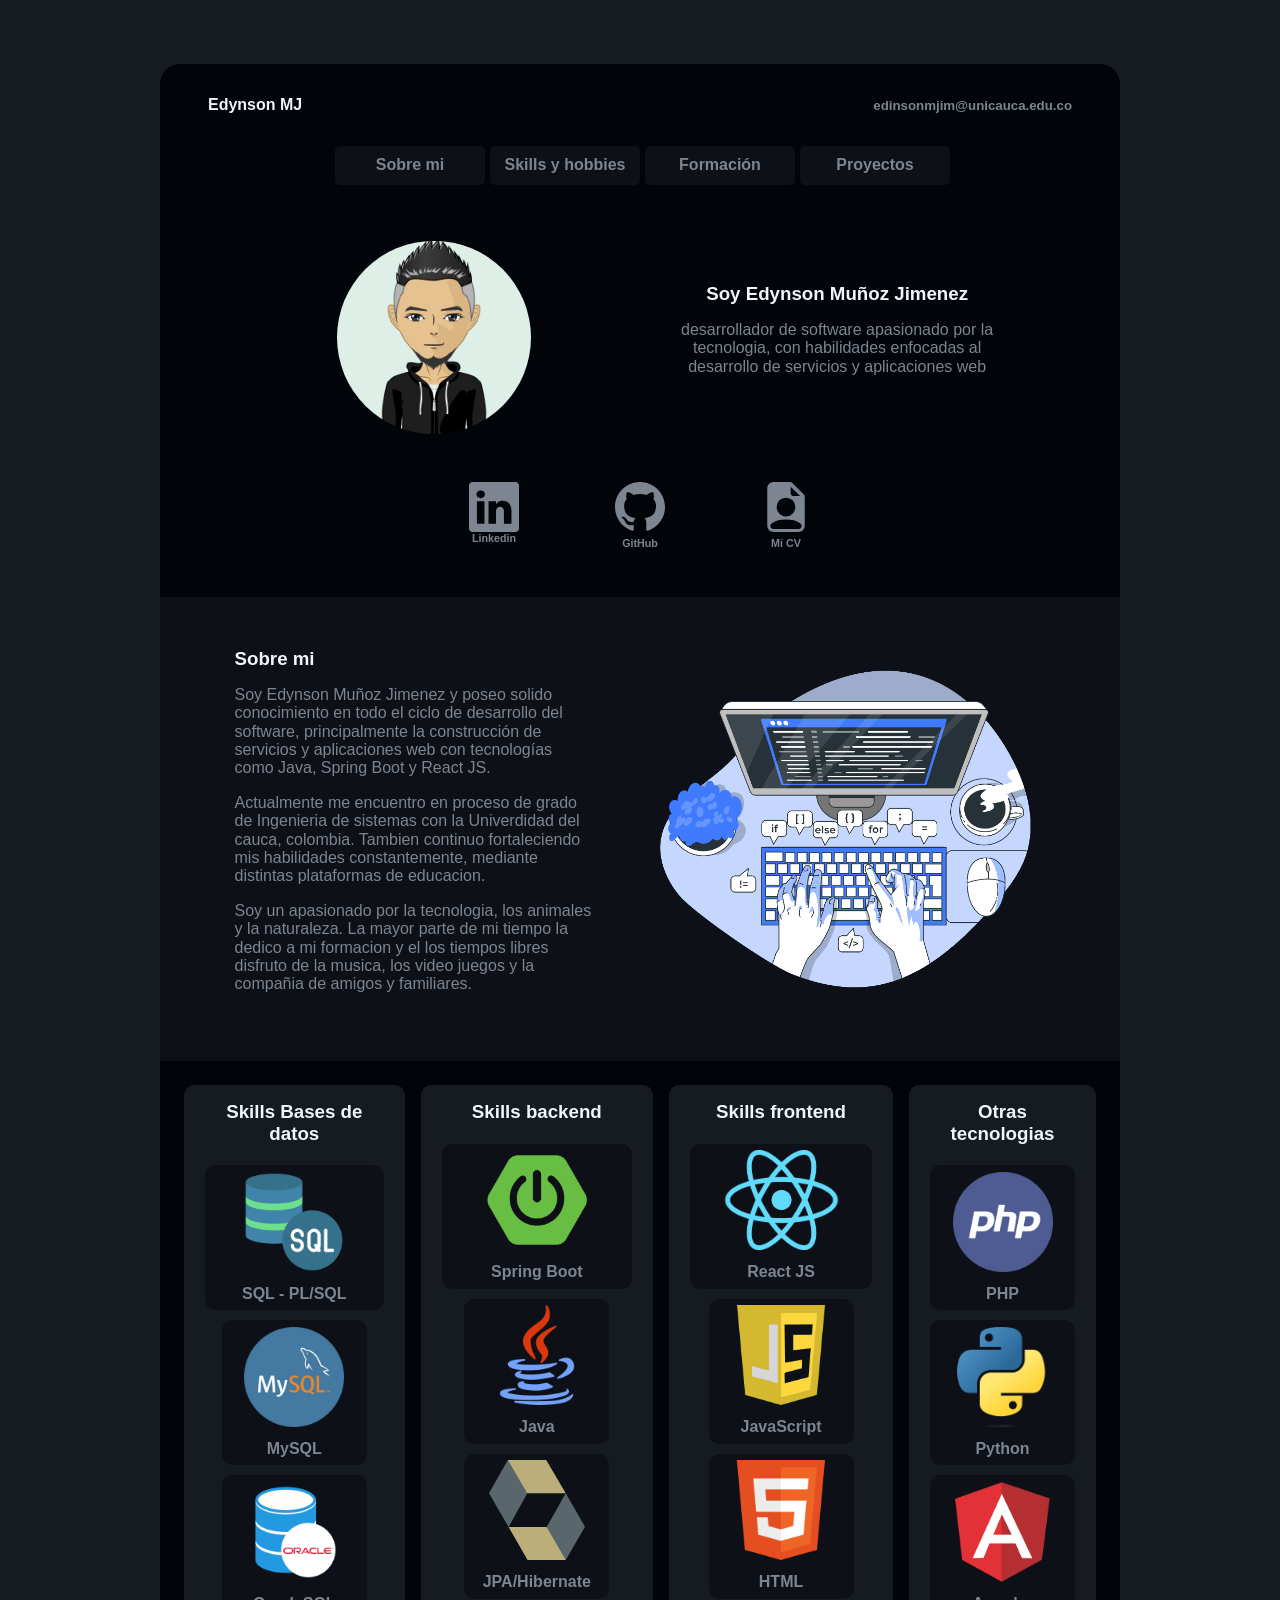
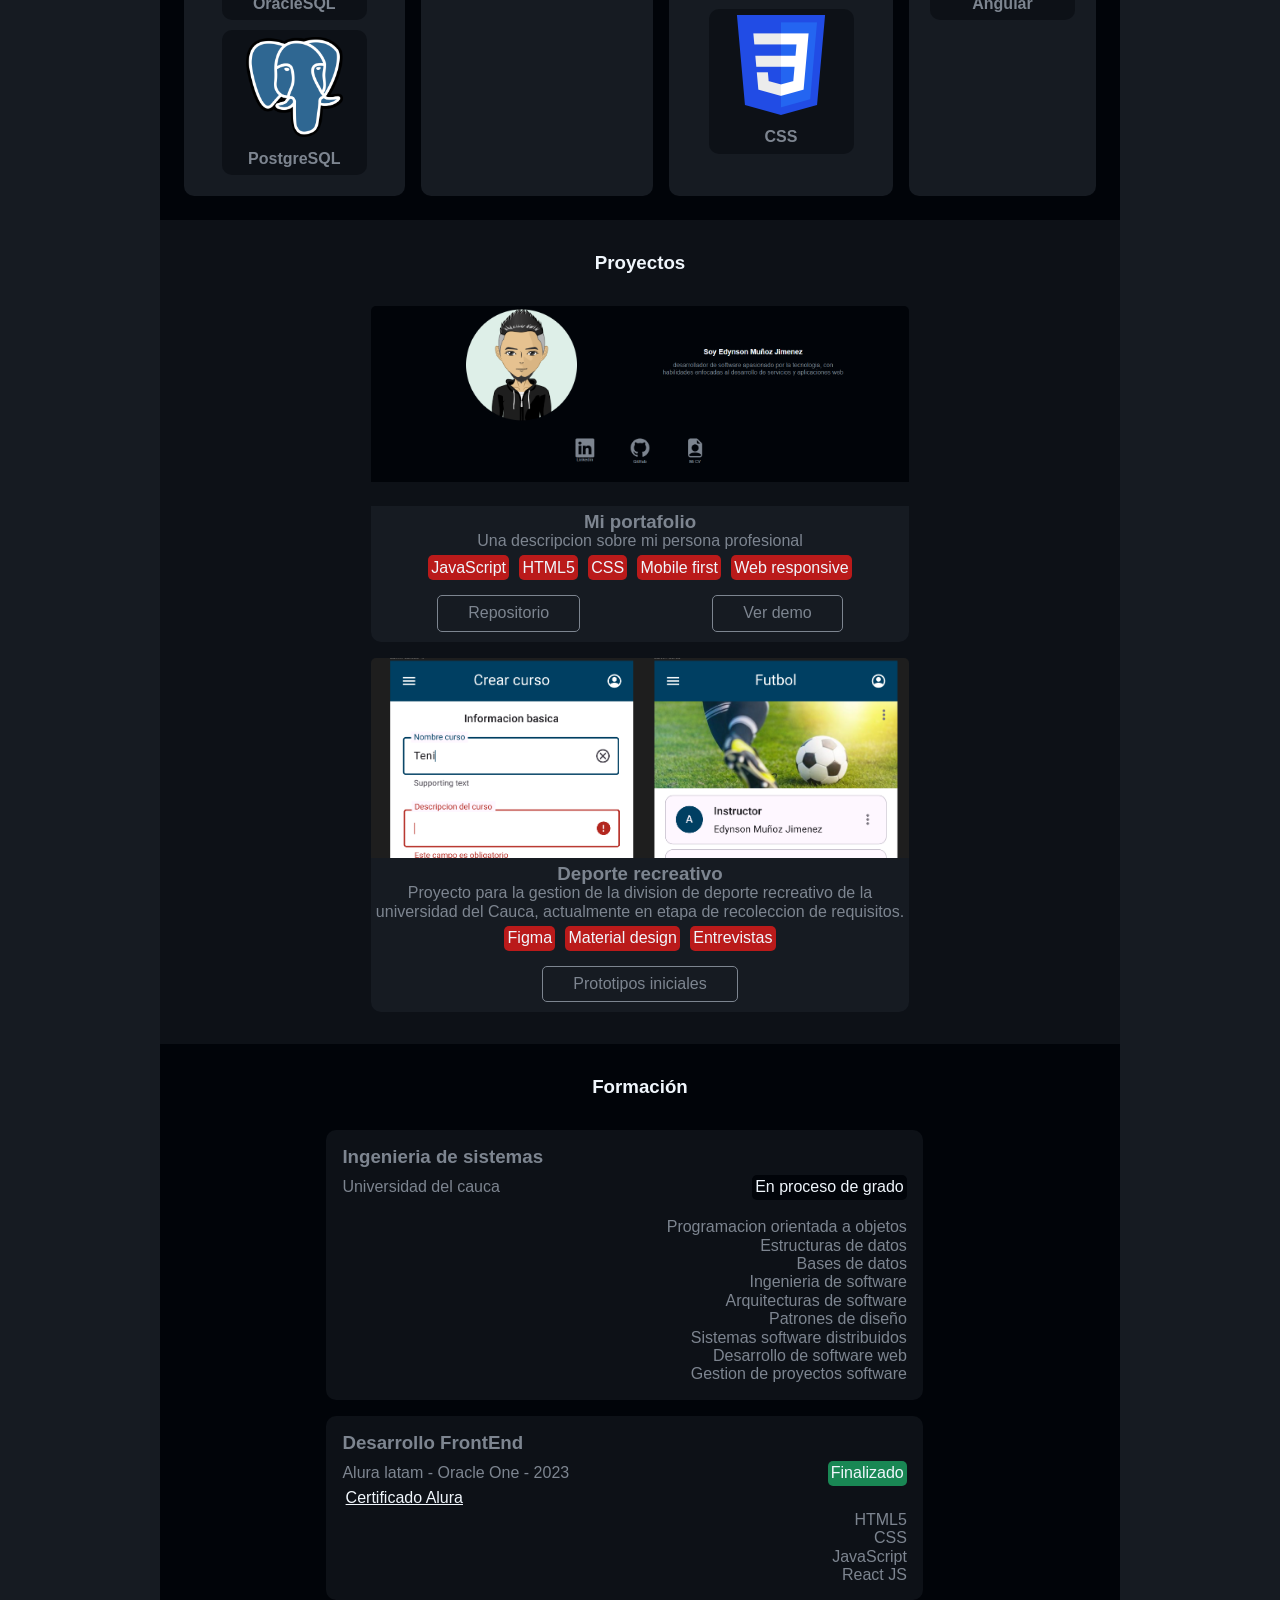
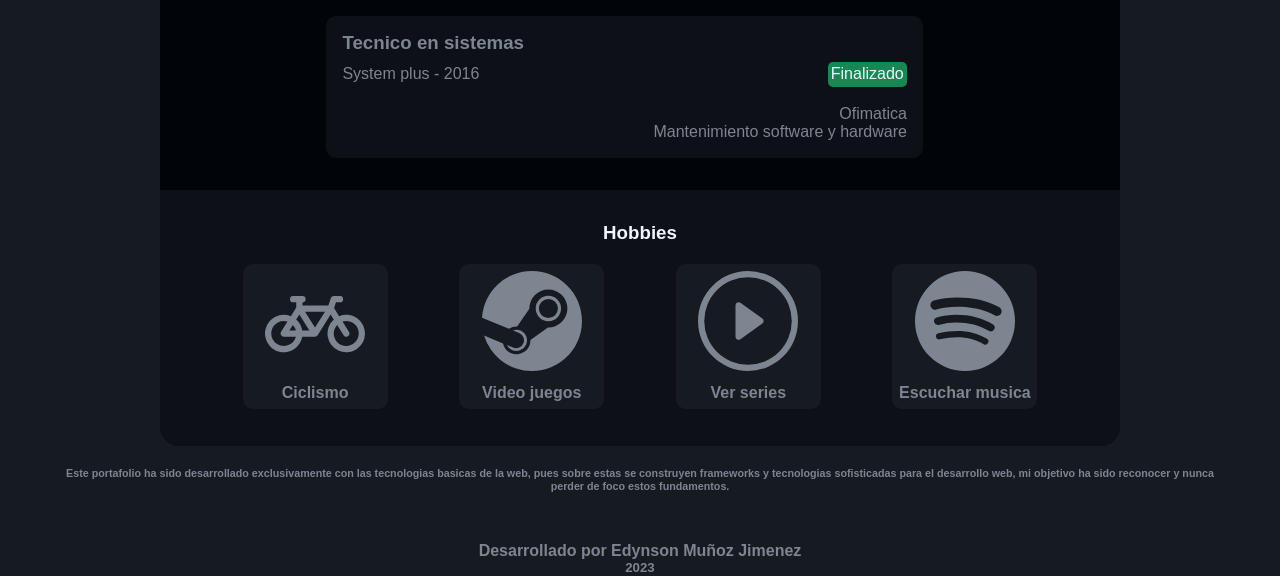
==== index.html @ 6d7dfd41 "retirar proyecto org" ====
<!DOCTYPE html>
<html lang="es">

<head>
    <meta charset="UTF-8">
    <meta name="viewport" content="width=device-width, initial-scale=1.0">
    <link rel="icon" href="assets/img/logo-java1.png">
    <title>Soy Edynson MJ</title>
    <link rel="stylesheet" href="assets/css/reset.css">
    <link rel="stylesheet" href="assets/css/normalize.css">
    <link rel="stylesheet" href="assets/css/bases.css">

    <link rel="stylesheet" href="assets/css/cabecera/cabeceras.css">
    <link rel="stylesheet" href="assets/css/cabecera/cabecera.css">
    <link rel="stylesheet" href="assets/css/cabecera/logo.css">
    <link rel="stylesheet" href="assets/css/cabecera/nombre.css">
    <link rel="stylesheet" href="assets/css/cabecera/correo.css">

    <link rel="stylesheet" href="assets/css/navegacion/menu.css">
    <link rel="stylesheet" href="assets/css/navegacion/menu-lista.css">
    <link rel="stylesheet" href="assets/css/navegacion/menu-item.css">

    <link rel="stylesheet" href="assets/css/presentacion/presentacion.css">
    <link rel="stylesheet" href="assets/css/presentacion/contenedor__perfil.css">
    <link rel="stylesheet" href="assets/css/presentacion/enlaces.css">

    <link rel="stylesheet" href="assets/css/sobre/sobre.css">

    <link rel="stylesheet" href="assets/css/tarjeta.css">

    <link rel="stylesheet" href="assets/css/skills/skills.css">
    <link rel="stylesheet" href="assets/css/skills/skillsBack/skillsBack.css">
    <link rel="stylesheet" href="assets/css/skills/skillsFront/skillsFront.css">

    <link rel="stylesheet" href="assets/css/hobbies/hobbies.css">

    <link rel="stylesheet" href="assets/css/formacion/formaciones.css">
    <link rel="stylesheet" href="assets/css/formacion/formacion.css">

    <link rel="stylesheet" href="assets/css/proyectos/proyectos.css">
    <link rel="stylesheet" href="assets/css/proyectos/proyecto.css">

    <link rel="stylesheet" href="assets/css/contacto/contacto.css">

    <link rel="stylesheet" href="assets/css/footer/footer.css">
</head>

<body>
    <div class="contenedor">

        <header class="cabeceras">
            <div class="cabecera">
                <h4 class="cabecera__nombre">Edynson MJ</h3>
                    <div class="cabecera__email">
                        <h5 class="activable">edinsonmjim@unicauca.edu.co
                </h4>
            </div>
        </header>
        <nav class="menu">
            <ul class="menu__lista">
                <a class="menu__link" href="#sobre">
                    <li class="menu__item activable">Sobre mi</li>
                </a>
                <a class="menu__link" href="#skills">
                    <li class="menu__item activable">Skills y hobbies</li>
                </a>
                <a class="menu__link" href="#formaciones">
                    <li class="menu__item activable">Formación</li>
                </a>
                <a class="menu__link" href="#proyectos">
                    <li class="menu__item activable">Proyectos</li>
                </a>
                <!--
            <a class="menu__link" href="#contacto">
                <li class="menu__item activable">Contacto</li>
            </a>
            -->
            </ul>
        </nav>

        <main>
            <section class="presentacion">
                <div class="contenedor__perfil">
                    <div class="presentacion__perfil">
                        <img class="presentacion__imagen" src="assets/img/perfil-caricatura.png" alt="imagen perfil">
                    </div>
                    <div class="presentacion__info">
                        <h3 class="presentacion__titulo titulo">Soy Edynson Muñoz Jimenez</h3>
                        <p class="presentacion__descripcion">desarrollador de software apasionado por la tecnologia, con
                            habilidades enfocadas al desarrollo de servicios y aplicaciones web</p>
                    </div>
                </div>
                <div class="enlaces">
                    <div class="enlace">
                        <a class="enlace__link" href="https://www.linkedin.com/in/edynson-muñoz-jimenez-588a441a3">
                            <svg xmlns="http://www.w3.org/2000/svg" class="enlace__icono activable" viewBox="0 0 16 16">
                                <path
                                    d="M0 1.146C0 .513.526 0 1.175 0h13.65C15.474 0 16 .513 16 1.146v13.708c0 .633-.526 1.146-1.175 1.146H1.175C.526 16 0 15.487 0 14.854V1.146zm4.943 12.248V6.169H2.542v7.225h2.401zm-1.2-8.212c.837 0 1.358-.554 1.358-1.248-.015-.709-.52-1.248-1.342-1.248-.822 0-1.359.54-1.359 1.248 0 .694.521 1.248 1.327 1.248h.016zm4.908 8.212V9.359c0-.216.016-.432.08-.586.173-.431.568-.878 1.232-.878.869 0 1.216.662 1.216 1.634v3.865h2.401V9.25c0-2.22-1.184-3.252-2.764-3.252-1.274 0-1.845.7-2.165 1.193v.025h-.016a5.54 5.54 0 0 1 .016-.025V6.169h-2.4c.03.678 0 7.225 0 7.225h2.4z" />
                            </svg>
                        </a>
                        <h6 class="enlace__descripcion">Linkedin</h6>
                    </div>
                    <div class="enlace">
                        <a href="https://github.com/edynsonmj">
                            <svg xmlns="http://www.w3.org/2000/svg" class="enlace__icono activable" viewBox="0 0 16 16">
                                <path
                                    d="M8 0C3.58 0 0 3.58 0 8c0 3.54 2.29 6.53 5.47 7.59.4.07.55-.17.55-.38 0-.19-.01-.82-.01-1.49-2.01.37-2.53-.49-2.69-.94-.09-.23-.48-.94-.82-1.13-.28-.15-.68-.52-.01-.53.63-.01 1.08.58 1.23.82.72 1.21 1.87.87 2.33.66.07-.52.28-.87.51-1.07-1.78-.2-3.64-.89-3.64-3.95 0-.87.31-1.59.82-2.15-.08-.2-.36-1.02.08-2.12 0 0 .67-.21 2.2.82.64-.18 1.32-.27 2-.27.68 0 1.36.09 2 .27 1.53-1.04 2.2-.82 2.2-.82.44 1.1.16 1.92.08 2.12.51.56.82 1.27.82 2.15 0 3.07-1.87 3.75-3.65 3.95.29.25.54.73.54 1.48 0 1.07-.01 1.93-.01 2.2 0 .21.15.46.55.38A8.012 8.012 0 0 0 16 8c0-4.42-3.58-8-8-8z" />
                            </svg>
                        </a>
                        <h6 class="enlace__descripcion">GitHub</h6>
                    </div>
                    <div class="enlace">
                        <a href="assets/document/CV - Edynson Muñoz Jimenez.pdf">
                            <svg xmlns="http://www.w3.org/2000/svg" class="enlace__icono activable" viewBox="0 0 16 16">
                                <path
                                    d="M9.293 0H4a2 2 0 0 0-2 2v12a2 2 0 0 0 2 2h8a2 2 0 0 0 2-2V4.707A1 1 0 0 0 13.707 4L10 .293A1 1 0 0 0 9.293 0zM9.5 3.5v-2l3 3h-2a1 1 0 0 1-1-1zM11 8a3 3 0 1 1-6 0 3 3 0 0 1 6 0zm2 5.755V14a1 1 0 0 1-1 1H4a1 1 0 0 1-1-1v-.245S4 12 8 12s5 1.755 5 1.755z" />
                            </svg>
                        </a>
                        <h6 class="enlace__descripcion">Mi CV</h6>
                    </div>
                </div>
            </section>

            <section class="sobre">
                <div class="sobre__contenido">
                    <h3 class="titulo">Sobre mi</h3>
                    <p class="texto">
                        Soy Edynson Muñoz Jimenez y poseo solido conocimiento
                        en todo el ciclo de desarrollo del software, principalmente
                        la construcción de servicios y aplicaciones
                        web con tecnologías como Java, Spring Boot y React JS.
                    </p>
                    <p class="texto">
                        Actualmente me encuentro en proceso de grado de Ingenieria de sistemas con la Univerdidad del
                        cauca,
                        colombia.
                        Tambien continuo fortaleciendo mis habilidades constantemente, mediante distintas plataformas de
                        educacion.
                    </p>
                    <p class="texto">
                        Soy un apasionado por la tecnologia, los animales y la naturaleza.
                        La mayor parte de mi tiempo la dedico a mi formacion y el los tiempos
                        libres disfruto de la musica, los video juegos y la compañia de amigos y familiares.
                    </p>
                </div>
                <div class="sobre__imagen">
                </div>
            </section>

            <section class="skills" id="skills">
                <section class="skills__back">
                    <h3 class="titulo skills__titulo">Skills Bases de datos</h3>
                    <div class="skills__back--container">
                        <div class="tarjeta tarjeta__clara tarjeta__habilidad skill__principal">
                            <img src="assets/img/logo-sql1.png" alt="logo java" class="tarjeta__imagen">
                            <h4 class="tarjeta__texto">SQL - PL/SQL</h4>
                        </div>
                        <div class="tarjeta tarjeta__clara tarjeta__habilidad">
                            <img src="assets/img/logo-mysql1.png" alt="logo sql" class="tarjeta__imagen">
                            <h4 class="tarjeta__texto">MySQL</h4>
                        </div>
                        <div class="tarjeta tarjeta__clara tarjeta__habilidad">
                            <img src="assets/img/logo-oraclesql1.png" alt="logo spring boot" class="tarjeta__imagen">
                            <h4 class="tarjeta__texto">OracleSQL</h4>
                        </div>
                        <div class="tarjeta tarjeta__clara tarjeta__habilidad">
                            <img src="assets/img/logo-postgresql1.png" alt="logo hibernate" class="tarjeta__imagen">
                            <h4 class="tarjeta__texto">PostgreSQL</h4>
                        </div>
                    </div>
                </section>
                <section class="skills__back">
                    <h3 class="titulo skills__titulo">Skills backend</h3>
                    <div class="skills__back--container">
                        <div class="tarjeta tarjeta__clara tarjeta__habilidad skill__principal">
                            <img src="assets/img/logo-spring-boot1.png" alt="logo spring boot" class="tarjeta__imagen">
                            <h4 class="tarjeta__texto">Spring Boot</h4>
                        </div>
                        <div class="tarjeta tarjeta__clara tarjeta__habilidad">
                            <img src="assets/img/logo-java1.png" alt="logo java" class="tarjeta__imagen">
                            <h4 class="tarjeta__texto">Java</h4>
                        </div>
                        <div class="tarjeta tarjeta__clara tarjeta__habilidad">
                            <img src="assets/img/logo-hibernate1.svg" alt="logo hibernate" class="tarjeta__imagen">
                            <h4 class="tarjeta__texto">JPA/Hibernate</h4>
                        </div>
                    </div>
                </section>
                <section class="skills__front">
                    <h3 class="titulo skills__titulo">Skills frontend</h3>
                    <div class="skills__front--container">
                        <div class="tarjeta tarjeta__clara tarjeta__habilidad skill__principal">
                            <img src="assets/img/logo-React.png" alt="logo hibernate" class="tarjeta__imagen">
                            <h4 class="tarjeta__texto">React JS</h4>
                        </div>
                        <div class="tarjeta tarjeta__clara tarjeta__habilidad">
                            <img src="assets/img/logo-javascript.png" alt="logo spring boot" class="tarjeta__imagen">
                            <h4 class="tarjeta__texto">JavaScript</h4>
                        </div>
                        <div class="tarjeta tarjeta__clara tarjeta__habilidad">
                            <img src="assets/img/logo-HTML5.png" alt="logo java" class="tarjeta__imagen">
                            <h4 class="tarjeta__texto">HTML</h4>
                        </div>
                        <div class="tarjeta tarjeta__clara tarjeta__habilidad">
                            <img src="assets/img/logo-CSS3.png" alt="logo sql" class="tarjeta__imagen">
                            <h4 class="tarjeta__texto">CSS</h4>
                        </div>
                    </div>
                </section>
                <section class="skills__front">
                    <h3 class="titulo skills__titulo">Otras tecnologias</h3>
                    <div class="skills__front--container">
                        <div class="tarjeta tarjeta__clara tarjeta__habilidad">
                            <img src="assets/img/logo-php2.png" alt="logo java" class="tarjeta__imagen">
                            <h4 class="tarjeta__texto">PHP</h4>
                        </div>
                        <div class="tarjeta tarjeta__clara tarjeta__habilidad">
                            <img src="assets/img/logo-python1.png" alt="logo java" class="tarjeta__imagen">
                            <h4 class="tarjeta__texto">Python</h4>
                        </div>
                        <div class="tarjeta tarjeta__clara tarjeta__habilidad">
                            <img src="assets/img/logo-angular1.png" alt="logo hibernate" class="tarjeta__imagen">
                            <h4 class="tarjeta__texto">Angular</h4>
                        </div>
                    </div>
                </section>
            </section>

            <section class="proyectos" id="proyectos">
                <h3 class="titulo">Proyectos</h3>
                <div class="proyecto tarjeta tarjeta__oscura">
                    <div class="proyecto__contenido proyecto__contenido--portafolio">
                        <!--background imagen-->
                    </div>
                    <h3 class="proyecto__titulo texto">Mi portafolio</h3>
                    <p class="proyecto__descripcion texto">Una descripcion sobre mi persona profesional</p>
                    <div class="proyecto__habilidades">
                        <button class="proyecto__habilidad">JavaScript</button>
                        <button class="proyecto__habilidad">HTML5</button>
                        <button class="proyecto__habilidad">CSS</button>
                        <button class="proyecto__habilidad">Mobile first</button>
                        <button class="proyecto__habilidad">Web responsive</button>
                    </div>
                    <div class="proyecto__controles">
                        <a href="https://github.com/edynsonmj/portafolio_edynson"><button
                                class="boton boton__transparente proyecto__boton--repositorio">Repositorio</button></a>
                        <a href="https://edynsonmj.github.io/portafolio_edynson/"><button
                                class="boton boton__transparente proyecto__boton--demo">Ver demo</button></a>
                    </div>
                </div>
                <div class="proyecto tarjeta tarjeta__oscura">
                    <div class="proyecto__contenido proyecto__contenido--deporte">
                        <!--background imagen-->
                    </div>
                    <h3 class="proyecto__titulo texto">Deporte recreativo</h3>
                    <p class="proyecto__descripcion texto">Proyecto para la gestion de la division de deporte recreativo de la universidad del Cauca, actualmente en etapa de recoleccion de requisitos.</p>
                    <div class="proyecto__habilidades">
                        <button class="proyecto__habilidad">Figma</button>
                        <button class="proyecto__habilidad">Material design</button>
                        <button class="proyecto__habilidad">Entrevistas</button>
                    </div>
                    <div class="proyecto__controles">
                        <a href="https://www.figma.com/file/ZJMZew2Ho4LLHhN8xvU9oe/Practica-profesional-deporte?type=design&node-id=271%3A9218&mode=design&t=ZET6r8fSIQzacilr-1"><button
                                class="boton boton__transparente proyecto__boton--demo">Prototipos iniciales</button></a>
                    </div>
                </div>
                <!--
                <div class="proyecto tarjeta tarjeta__oscura">
                    <div class="proyecto__contenido proyecto__contenido--org">
                        
                    </div>
                    <h3 class="proyecto__titulo texto">Mi organizacion ORG</h3>
                    <p class="proyecto__descripcion texto">Crea tu pequeña organizacion, proyecto para fortalecer los
                        conocimiento en la libreria React</p>
                    <div class="proyecto__habilidades">
                        <button class="proyecto__habilidad">React JS</button>
                        <button class="proyecto__habilidad">HTML5</button>
                        <button class="proyecto__habilidad">CSS</button>
                        <button class="proyecto__habilidad">JavaScript</button>
                    </div>
                    <div class="proyecto__controles">
                        <a href="https://github.com/edynsonmj/appReactOrg.git"><button
                                class="boton boton__transparente proyecto__boton--repositorio">Repositorio</button></a>
                        <a href="https://app-react-org.vercel.app/"><button
                                class="boton boton__transparente proyecto__boton--demo">Ver demo</button></a>
                    </div>
                </div>
                -->
            </section>

            <section class="formaciones" id="formaciones">
                <h3 class="titulo">Formación</h3>
                <div class="formaciones__container">
                    <div class="formacion tarjeta tarjeta__clara">
                        <h3 class="formacion__titulo">Ingenieria de sistemas</h3>
                        <div class="formacion__informacion">
                            <p class="formacion__detalle">Universidad del cauca</p>
                            <button class="formacion__estado formacion__estado--progreso">En proceso de grado</button>
                        </div>
                        <br>
                        <p class="formacion__detalle" style="text-align: end;">Programacion orientada a objetos</p>
                        <p class="formacion__detalle" style="text-align: end;">Estructuras de datos</p>
                        <p class="formacion__detalle" style="text-align: end;">Bases de datos</p>
                        <p class="formacion__detalle" style="text-align: end;">Ingenieria de software</p>
                        <p class="formacion__detalle" style="text-align: end;">Arquitecturas de software</p>
                        <p class="formacion__detalle" style="text-align: end;">Patrones de diseño</p>
                        <p class="formacion__detalle" style="text-align: end;">Sistemas software distribuidos</p>
                        <p class="formacion__detalle" style="text-align: end;">Desarrollo de software web</p>
                        <p class="formacion__detalle" style="text-align: end;">Gestion de proyectos software</p>
                    </div>
                    <div class="formacion tarjeta tarjeta__clara">
                        <h3 class="formacion__titulo">Desarrollo FrontEnd</h3>
                        <div class="formacion__informacion">
                            <p class="formacion__detalle">Alura latam - Oracle One - 2023</p>
                            <button class="formacion__estado formacion__estado--finalizada">Finalizado</button>
                        </div>
                        <a class="formacion__estado" style="text-align: start;" href="https://app.aluracursos.com/user/edinsonmjim/fullCertificate/1da4fce5b6ffad3b3390999306ae1835">Certificado Alura</a>
                        <p class="formacion__detalle" style="text-align: end;">HTML5</p>
                        <p class="formacion__detalle" style="text-align: end;">CSS</p>
                        <p class="formacion__detalle" style="text-align: end;">JavaScript</p>
                        <p class="formacion__detalle" style="text-align: end;">React JS</p>
                    </div>
                    <div class="formacion tarjeta tarjeta__clara">
                        <h3 class="formacion__titulo">Tecnico en sistemas</h3>
                        <div class="formacion__informacion">
                            <p class="formacion__detalle">System plus - 2016</p>
                            <button class="formacion__estado formacion__estado--finalizada">Finalizado</button>
                        </div>
                        <br>
                        <p class="formacion__detalle" style="text-align: end;">Ofimatica</p>
                        <p class="formacion__detalle" style="text-align: end;">Mantenimiento software y hardware</p>
                    </div>
                </div>
            </section>

            <section class="hobbies">
                <h3 class="titulo">Hobbies</h3>
                <div class="hobbies__container">
                    <div class="tarjeta tarjeta__oscura tarjeta__habilidad">
                        <svg xmlns="http://www.w3.org/2000/svg" class="tarjeta__imagen tarjeta__imagen--hobbie"
                            viewBox="0 0 16 16">
                            <path
                                d="M4 4.5a.5.5 0 0 1 .5-.5H6a.5.5 0 0 1 0 1v.5h4.14l.386-1.158A.5.5 0 0 1 11 4h1a.5.5 0 0 1 0 1h-.64l-.311.935.807 1.29a3 3 0 1 1-.848.53l-.508-.812-2.076 3.322A.5.5 0 0 1 8 10.5H5.959a3 3 0 1 1-1.815-3.274L5 5.856V5h-.5a.5.5 0 0 1-.5-.5zm1.5 2.443-.508.814c.5.444.85 1.054.967 1.743h1.139L5.5 6.943zM8 9.057 9.598 6.5H6.402L8 9.057zM4.937 9.5a1.997 1.997 0 0 0-.487-.877l-.548.877h1.035zM3.603 8.092A2 2 0 1 0 4.937 10.5H3a.5.5 0 0 1-.424-.765l1.027-1.643zm7.947.53a2 2 0 1 0 .848-.53l1.026 1.643a.5.5 0 1 1-.848.53L11.55 8.623z" />
                        </svg>
                        <h4 class="tarjeta__texto">Ciclismo</h4>
                    </div>
                    <div class="tarjeta tarjeta__oscura tarjeta__habilidad">
                        <svg xmlns="http://www.w3.org/2000/svg" class="tarjeta__imagen tarjeta__imagen--hobbie"
                            viewBox="0 0 16 16">
                            <path
                                d="M.329 10.333A8.01 8.01 0 0 0 7.99 16C12.414 16 16 12.418 16 8s-3.586-8-8.009-8A8.006 8.006 0 0 0 0 7.468l.003.006 4.304 1.769A2.198 2.198 0 0 1 5.62 8.88l1.96-2.844-.001-.04a3.046 3.046 0 0 1 3.042-3.043 3.046 3.046 0 0 1 3.042 3.043 3.047 3.047 0 0 1-3.111 3.044l-2.804 2a2.223 2.223 0 0 1-3.075 2.11 2.217 2.217 0 0 1-1.312-1.568L.33 10.333Z" />
                            <path
                                d="M4.868 12.683a1.715 1.715 0 0 0 1.318-3.165 1.705 1.705 0 0 0-1.263-.02l1.023.424a1.261 1.261 0 1 1-.97 2.33l-.99-.41a1.7 1.7 0 0 0 .882.84Zm3.726-6.687a2.03 2.03 0 0 0 2.027 2.029 2.03 2.03 0 0 0 2.027-2.029 2.03 2.03 0 0 0-2.027-2.027 2.03 2.03 0 0 0-2.027 2.027Zm2.03-1.527a1.524 1.524 0 1 1-.002 3.048 1.524 1.524 0 0 1 .002-3.048Z" />
                        </svg>
                        <h4 class="tarjeta__texto">Video juegos</h4>
                    </div>
                    <div class="tarjeta tarjeta__oscura tarjeta__habilidad">
                        <svg xmlns="http://www.w3.org/2000/svg" class="tarjeta__imagen tarjeta__imagen--hobbie"
                            viewBox="0 0 16 16">
                            <path d="M8 15A7 7 0 1 1 8 1a7 7 0 0 1 0 14zm0 1A8 8 0 1 0 8 0a8 8 0 0 0 0 16z" />
                            <path
                                d="M6.271 5.055a.5.5 0 0 1 .52.038l3.5 2.5a.5.5 0 0 1 0 .814l-3.5 2.5A.5.5 0 0 1 6 10.5v-5a.5.5 0 0 1 .271-.445z" />
                        </svg>
                        <h4 class="tarjeta__texto">Ver series</h4>
                    </div>
                    <div class="tarjeta tarjeta__oscura tarjeta__habilidad">
                        <svg xmlns="http://www.w3.org/2000/svg" class="tarjeta__imagen tarjeta__imagen--hobbie"
                            viewBox="0 0 16 16">
                            <path
                                d="M8 0a8 8 0 1 0 0 16A8 8 0 0 0 8 0zm3.669 11.538a.498.498 0 0 1-.686.165c-1.879-1.147-4.243-1.407-7.028-.77a.499.499 0 0 1-.222-.973c3.048-.696 5.662-.397 7.77.892a.5.5 0 0 1 .166.686zm.979-2.178a.624.624 0 0 1-.858.205c-2.15-1.321-5.428-1.704-7.972-.932a.625.625 0 0 1-.362-1.194c2.905-.881 6.517-.454 8.986 1.063a.624.624 0 0 1 .206.858zm.084-2.268C10.154 5.56 5.9 5.419 3.438 6.166a.748.748 0 1 1-.434-1.432c2.825-.857 7.523-.692 10.492 1.07a.747.747 0 1 1-.764 1.288z" />
                        </svg>
                        <h4 class="tarjeta__texto">Escuchar musica</h4>
                    </div>
                </div>
            </section>


            <!--
        <section class="contacto" id="contacto">
            <div class="contacto__contenedor">
                <h3 class="titulo">Contactame</h3>
                <p class="texto contacto__descripcion">¿Deseas contactarme?</p>
                <p class="texto contacto__descripcion">Completa el siguiente formulario y me pondre en contacto con tigo
                    lo antes posible.</p>
                <form class="contacto__form">
                    <div class="contacto__item">
                        <label class="texto">Nombre:</label>
                        <input 
                            id="contacto-nombre"
                            class="contacto__input contacto__input--text" 
                            placeholder="Escribe tu nombre" 
                            required
                            maxlength="50"
                            data-tipo="nombre"
                            >
                        <span class="error__input"></span>
                    </div>
                    <div class="contacto__item">
                        <label class="texto">Correo electronico:</label>
                        <input 
                            id="contacto-email"
                            type="email" 
                            class="contacto__input contacto__input--text"
                            placeholder="Escribe tu email"
                            required
                            data-tipo="correo"
                            >
                        <span class="error__input"></span>
                    </div>
                    <div class="contacto__item">
                        <label class="texto">Asunto:</label>
                        <input 
                            id="contacto-asunto"
                            class="contacto__input contacto__input--text" 
                            placeholder="Asunto"
                            required
                            maxlength="50"
                            data-tipo="asunto"
                            >
                        <span class="error__input"></span>
                    </div>
                    <div class="contacto__item">
                        <label class="texto">Mensaje:</label>
                        <textarea 
                            id="contacto-mensaje"
                            class="contacto__input--textarea contacto__input"
                            placeholder="Escribe tu mensaje aquí"
                            required
                            maxlength="300"
                            data-tipo="mensaje"
                            ></textarea>
                        <span class="error__input"></span>
                    </div>
                    <div class="contacto__item">
                        <button class="boton boton__transparente contacto__enviar">Enviar mensaje</button>
                    </div>
                </form>
            </div>
        </section>
    -->
            <script src="app.js" type="module"></script>
        </main>
    </div>
    <footer class="footer">
        <h6 class="footer__motivo">Este portafolio ha sido desarrollado exclusivamente con las tecnologias basicas de la
            web, pues sobre estas se construyen frameworks y tecnologias sofisticadas para el desarrollo web, mi
            objetivo ha sido reconocer y nunca perder de foco estos fundamentos.</h6>
        <h4>Desarrollado por Edynson Muñoz Jimenez</h4>
        <h5>2023</h5>
    </footer>

</body>

</html>
---- assets/css/bases.css ----
:root{
    --background-fondo: #000000; /*mientras se prueba, cambiar luego a 000000*/
    --background-dark-alto: #010409;
    --background-dark-medio: #0D1117;
    --background-dark-bajo: #161B22;

    --fuente-clara: #F0F6FC;
    --fuente-oscura: #7D8590;

    --azul-claro: #00BCD4;
    --azul-oscuro: #1976D2;
    --verde:#198754;
}

body{
    background-color: var(--background-dark-bajo);
}

.contenedor{
    background-color: var(--background-dark-alto);
}

.activable{
    transition: all 0.5s;
    cursor: pointer;
}

.activable:hover{
    color: var(--fuente-clara);
    fill: var(--fuente-clara);
}

.titulo{
    color: var(--fuente-clara);
    margin-bottom: 1rem;
}

.texto{
    color: var(--fuente-oscura);
}

.boton{
    border-radius: 5px;
    border: none;
    padding: 0.5rem;
    cursor: pointer;
}

.boton__transparente{
    background-color: transparent;
    border: 1px solid var(--fuente-oscura);
    color: var(--fuente-oscura);
    transition: all 0.5s;
}

.boton__transparente:hover{
    background-color: var(--fuente-clara);
    border: 1px solid var(--fuente-clara);
    color: var(--background-dark-alto);
}

.divider{
    border-top: 1px dashed #bbb; 
    width: 100%;
    margin: 10px;
}

@media screen and (min-width: 768px){
    body{
        display: flex;
        flex-direction: column;
        align-items: center;
    }
    .contenedor{
        border-radius: 20px;
        width: 90%;
        margin-top: 3rem;
    }
}

@media screen and (min-width: 1024px) {
    .contenedor{
        width: 75%;
        margin-top: 4rem;
    }
}
---- assets/css/cabecera/cabeceras.css ----
.cabeceras{
    padding-inline: 1rem;
    padding-top: 2rem;
}

@media screen and (min-width: 768px){
    .cabeceras{
        padding-inline: 2rem;
    }
}

@media screen and (min-width: 1024px){
    .cabeceras{
        padding-inline: 3rem;
    }
}
---- assets/css/cabecera/cabecera.css ----
.cabecera{
    display: flex;
    justify-content: space-between;
    align-items: center;
}

.cabecera__nombre{
    color: var(--fuente-clara);
}

.cabecera__email{
    color: var(--fuente-oscura);
}
---- assets/css/navegacion/menu.css ----
.menu{
    color: var(--fuente-oscura);
    margin-top: 2rem;
}
---- assets/css/navegacion/menu-lista.css ----
.menu__lista{
    list-style: none;
}

@media screen and (min-width: 450px) {
    .menu__lista{
        display: flex;
        justify-content: center;
        flex-wrap: wrap;
    }
}

@media screen and (min-width: 768px) {
    
}

@media screen and (min-width: 1024px) {

}
---- assets/css/navegacion/menu-item.css ----
.menu__item{
    text-align: center;
    margin-bottom: 0.5rem;
    border-radius: 5px;
    background-color: var(--background-dark-medio);
    padding-top: 10px;
    padding-bottom: 10px;
    color: var(--fuente-oscura);
    font-weight: bold;
}

.menu__item:hover{
    border-color: var(--fuente-clara);
    font-size:large;
    font-weight: bold;
    padding-top: 12px;
    padding-bottom: 12px;
}

.menu__link{
    text-decoration: none;
}

@media screen and (min-width: 450px) {
    .menu__item{
        width: 120px;
        margin-left: 5px;
    }
}

@media screen and (min-width: 768px) {
    .menu__item{
        width: 120px;
    }
}

@media screen and (min-width: 1024px) {
    
}

@media screen and (min-width: 1200px) {
    .menu__item{
        width: 150px;
    }
}
---- assets/css/presentacion/presentacion.css ----
.presentacion{
    display: flex;
    flex-direction: column;
    align-items: center;
    padding: 1rem;
}

@media screen and (min-width: 768px){
    .presentacion{
        padding-inline: 2rem;
        padding-bottom: 3rem;
    }
}
---- assets/css/presentacion/contenedor__perfil.css ----
.presentacion__perfil{
    display: flex;
    justify-content: center;
}

.presentacion__imagen{
    border-radius: 100%;
    width: 40%;
    margin: 1rem;
}

.presentacion__titulo{
    text-align: center;
}

.presentacion__descripcion{
    color: var(--fuente-oscura);
    text-align: center;
}

@media screen and (min-width: 450px){
    .contenedor__perfil{
        display: flex;
        justify-content: center;
        align-items: center;
    }

    .presentacion__info{
        width: 30%;
        padding-right: 10%;
    }

    .presentacion__perfil{
        width: 70%;
    }
}

@media screen and (min-width: 768px) {
    .contenedor__perfil{
        margin-bottom: 2rem;
    }

    .presentacion__info{
        width: 40%;
    }

    .presentacion__perfil{
        width: 60%;
    }
}
---- assets/css/presentacion/enlaces.css ----
.enlaces {
    display: flex;
    justify-content: space-around;
    width: 100%;
}

.container__imagen {
    width: 30px;
    height: 30px;
    padding: 2px;
    border: 1px solid var(--fuente-oscura);
    border-radius: 5px;
    display: flex;
    justify-content: center;
    align-items: center;
}

.enlace__icono {
    width: 50px;
    fill: var(--fuente-oscura);
}

.enlace__link{
    display: flex;
    flex-direction: column;
    text-align: center;
}

.enlace__descripcion{
    color: var(--fuente-oscura);
    text-align: center;
}

@media screen and (min-width: 768px) {
    .enlaces{
        justify-content: center;
    }
    .enlace{
        margin-inline: 3rem;
    }
}
---- assets/css/sobre/sobre.css ----
.sobre{
    padding: 1rem;
    background-color: var(--background-dark-medio);
}

.sobre__imagen{
    display: none;
}

@media screen and (min-width: 768px){
    .sobre{
        padding: 2rem;
        display: flex;
        justify-content: space-evenly;
        align-items: center;
    }

    .sobre__contenido{
        width: 40%;
    }

    .sobre__imagen{
        margin-left: 10px;
        display: inline;
        width: 400px;
        height: 400px;
        background-image: url("../../img/programando.png");
        background-repeat: no-repeat;
        background-size: cover;
    }
}
---- assets/css/tarjeta.css ----
.tarjeta{
    /*border: 0.5px solid var(--fuente-oscura);*/
    border-radius: 10px;
    display: flex;
    flex-direction: column;
    justify-content: space-around;
    transition: all 0.5s;
}

.tarjeta__clara{
    background-color: var(--background-dark-medio);
}
.tarjeta__oscura{
    background-color: var(--background-dark-bajo);
}

.tarjeta__oscura:hover{
    border: none;
    background-color: var(--background-dark-alto);
}

.tarjeta__clara:hover{
    border: none;
    background-color: var(--background-dark-bajo);
}

.tarjeta__habilidad{
    width: 145px;
    height: 145px;
    margin: 5px;
    align-items: center;
}

.tarjeta__imagen{
    height: 100px;
}

.tarjeta__imagen--hobbie{
    fill: var(--fuente-oscura);
    transition: all 0.5s;
}

.tarjeta__imagen--hobbie:hover{
    fill: var(--fuente-clara);
}

.tarjeta__texto{
    color: var(--fuente-oscura);
    text-align: center;
}

.tarjeta--hobbie:hover{
    background-color: var(--background-dark-alto);
}

@media screen and (min-width: 760px){
    .tarjeta__clara{
        background-color: var(--background-dark-medio);
    }
    .tarjeta__clara:hover{
        background-color: var(--background-fondo);
    }
    .tarjeta__oscura{
        background-color: var(--background-dark-bajo);
    }
}
---- assets/css/skills/skills.css ----
.skills{
    padding: 1rem;
}

.skill__principal{
    width: 100%;
}

@media screen and (min-width: 768px){
    .skills{
        display: flex;
        justify-content: space-evenly;
    }
}

@media screen and (max-width: 1200px){
    .skills{
        display: flex;
        flex-wrap: wrap;
        justify-content: space-evenly;
    }
}
---- assets/css/skills/skillsBack/skillsBack.css ----
.skills__back{
    padding-bottom: 1rem;
    text-align: center;
}

.skills__back--container{
    display: flex;
    justify-content: space-around;
    flex-wrap: wrap;
}

@media screen and (min-width: 768px){
    .skills__back{
        background-color: var(--background-dark-bajo);
        border-radius: 10px;
        padding: 1rem;
        margin: 0.5rem;
    }
}
---- assets/css/skills/skillsFront/skillsFront.css ----
.skills__front{
    text-align: center;
}

.skills__front--container{
    display: flex;
    justify-content: space-around;
    flex-wrap: wrap;
}

@media screen and (min-width: 768px){
    .skills__front{
        background-color: var(--background-dark-bajo);
        border-radius: 10px;
        padding: 1rem;
        margin: 0.5rem;
    }
}
---- assets/css/hobbies/hobbies.css ----
.hobbies{
    padding-top: 2rem;
    padding-bottom: 2rem;
    padding-inline: 1rem;
    background-color: var(--background-dark-medio);
    text-align: center;
    border-radius: 0 0 20px 20px;
}

.hobbies__container{
    display: flex;
    flex-wrap: wrap;
    justify-content: space-evenly;
}
---- assets/css/formacion/formaciones.css ----
.formaciones{
    padding-top: 2rem;
    padding-bottom: 2rem;
    padding-inline: 1rem;
    text-align: center;
}

.formaciones__container{
    width: 100%;
}

@media screen and (min-width: 768px){
    .formaciones{
        padding-inline: 2rem;
        display: flex;
        flex-direction: column;
        align-items: center;
    }

    .formaciones__container{
        width: 70%;
    }
}
---- assets/css/formacion/formacion.css ----
.formacion{
    margin-top: 1rem;
    padding: 1rem;
    width: 90%;
}

.formacion__titulo{
    color: var(--fuente-oscura);
    text-align: start;
}

.formacion__informacion{
    display: flex;
    justify-content: space-between;
    margin-top: 0.5rem;
    align-items: center;
}

.formacion__detalle{
    color: var(--fuente-oscura);
    margin-block-end: 0;
    margin-block-start: 0;
    font-size: medium;
}

.formacion__estado{
    border: none;
    border-radius: 5px;
    padding: 0.2rem;
    color: var(--fuente-clara);
}

.formacion__estado--progreso{
    background-color: var(--background-dark-alto);
}

.formacion__estado--finalizada{
    background-color: var(--verde);
}

@media screen and (min-width: 768px){
    .formacion:hover{
        background-color: var(--background-dark-bajo) !important;
    }
}
---- assets/css/proyectos/proyectos.css ----
.proyectos{
    padding-top: 2rem;
    padding-bottom: 2rem;
    padding-inline: 1rem;
    text-align: center;
    background-color: var(--background-dark-medio);
}

@media screen and (min-width: 768px){
    .proyectos{
        padding-inline: 2rem;
        display: flex;
        flex-direction: column;
        align-items: center;
    }
}
---- assets/css/proyectos/proyecto.css ----
.proyecto{
    margin-top: 1rem;
}

.proyecto__contenido{
    height: 200px;
    margin-bottom: 5px;
    background-size: cover;
    background-repeat: no-repeat;
    border-radius: 5px 5px 0px 0px;
}

.proyecto__contenido--portafolio{
    background-image: url("../../img/proyecto-portafolio.png");
}

.proyecto__contenido--org{
    background-image: url("../../img/proyecto1org.png");
}

.proyecto__contenido--deporte{
    background-image: url("../../img/proyecto-deporte.png");
}

.proyecto__descripcion{
    margin: 0;
}

.proyecto__controles{
    display: flex;
    justify-content: space-around;
    margin-bottom: 10px;
    margin-top: 10px;
}

.proyecto__boton--repositorio{
    padding-inline: 30px;
}

.proyecto__boton--demo{
    padding-inline: 30px;
}

.proyecto__habilidades{
    display: flex;
    flex-wrap: wrap;
    justify-content: center;
}
.proyecto__habilidad{
    border: none;
    border-radius: 5px;
    padding: 0.2rem;
    color: var(--fuente-clara);
    /*
    #386A1F
    #BA1A1A
    */

    background-color: #BA1A1A;
    margin: 5px;
}

@media screen and (min-width: 768px){
    .proyecto{
        width: 60%;
    }
}
---- assets/css/contacto/contacto.css ----
.contacto{
    padding-top: 2rem;
    padding-bottom: 2rem;
    padding-inline: 1rem;
    text-align: center;
    background-color: var(--background-dark-alto);
}

.contacto__descripcion{
    text-align: start;
}

.contacto__form{
    display: flex;
    flex-direction: column;
}

.contacto__item{
    margin-bottom: 2rem;
    display: flex;
    flex-direction: column;
    align-items: start;
}

.contacto__input{
    width: calc(100% - 1rem);
    border: none;
    border-radius: 5px;
    background-color: var(--background-dark-bajo);
    color: var(--fuente-clara);
    transition: all 0.5s;
    padding-left: 1rem;
}

.contacto__input:hover{
    background-color: var(--background-dark-medio);
    border: 0.5px solid var(--fuente-oscura)
}

.contacto__input--text{
    height: 30px;
}

.contacto__input--textarea{
    height: 300px;
    padding-top: 1rem;
}

.contacto__enviar{
    align-self: center;
    width: 70%;
}

.error__input{
    color: darkred;
}

@media screen and (min-width: 450px) {
    .contacto{
        padding-inline: 2rem;
        border-bottom-left-radius: 20px;
        border-bottom-right-radius: 20px;
        display: flex;
        justify-content: center;
    }

    .contacto__contenedor{
        width: 80%;
    }
}

@media screen and (min-width: 768px){
    .contacto__contenedor{
        width: 60%;
    }
}
---- assets/css/footer/footer.css ----
.footer{
    background-color: black;
    height: 100px;
    display: flex;
    flex-direction: column;
    align-items: center;
    justify-content: center;
    color: var(--fuente-oscura);
}

.footer__motivo{
    text-align: center;
    margin: 50px;
}

@media screen and (min-width: 768px){
    .footer{
        background-color: transparent;
    }
}
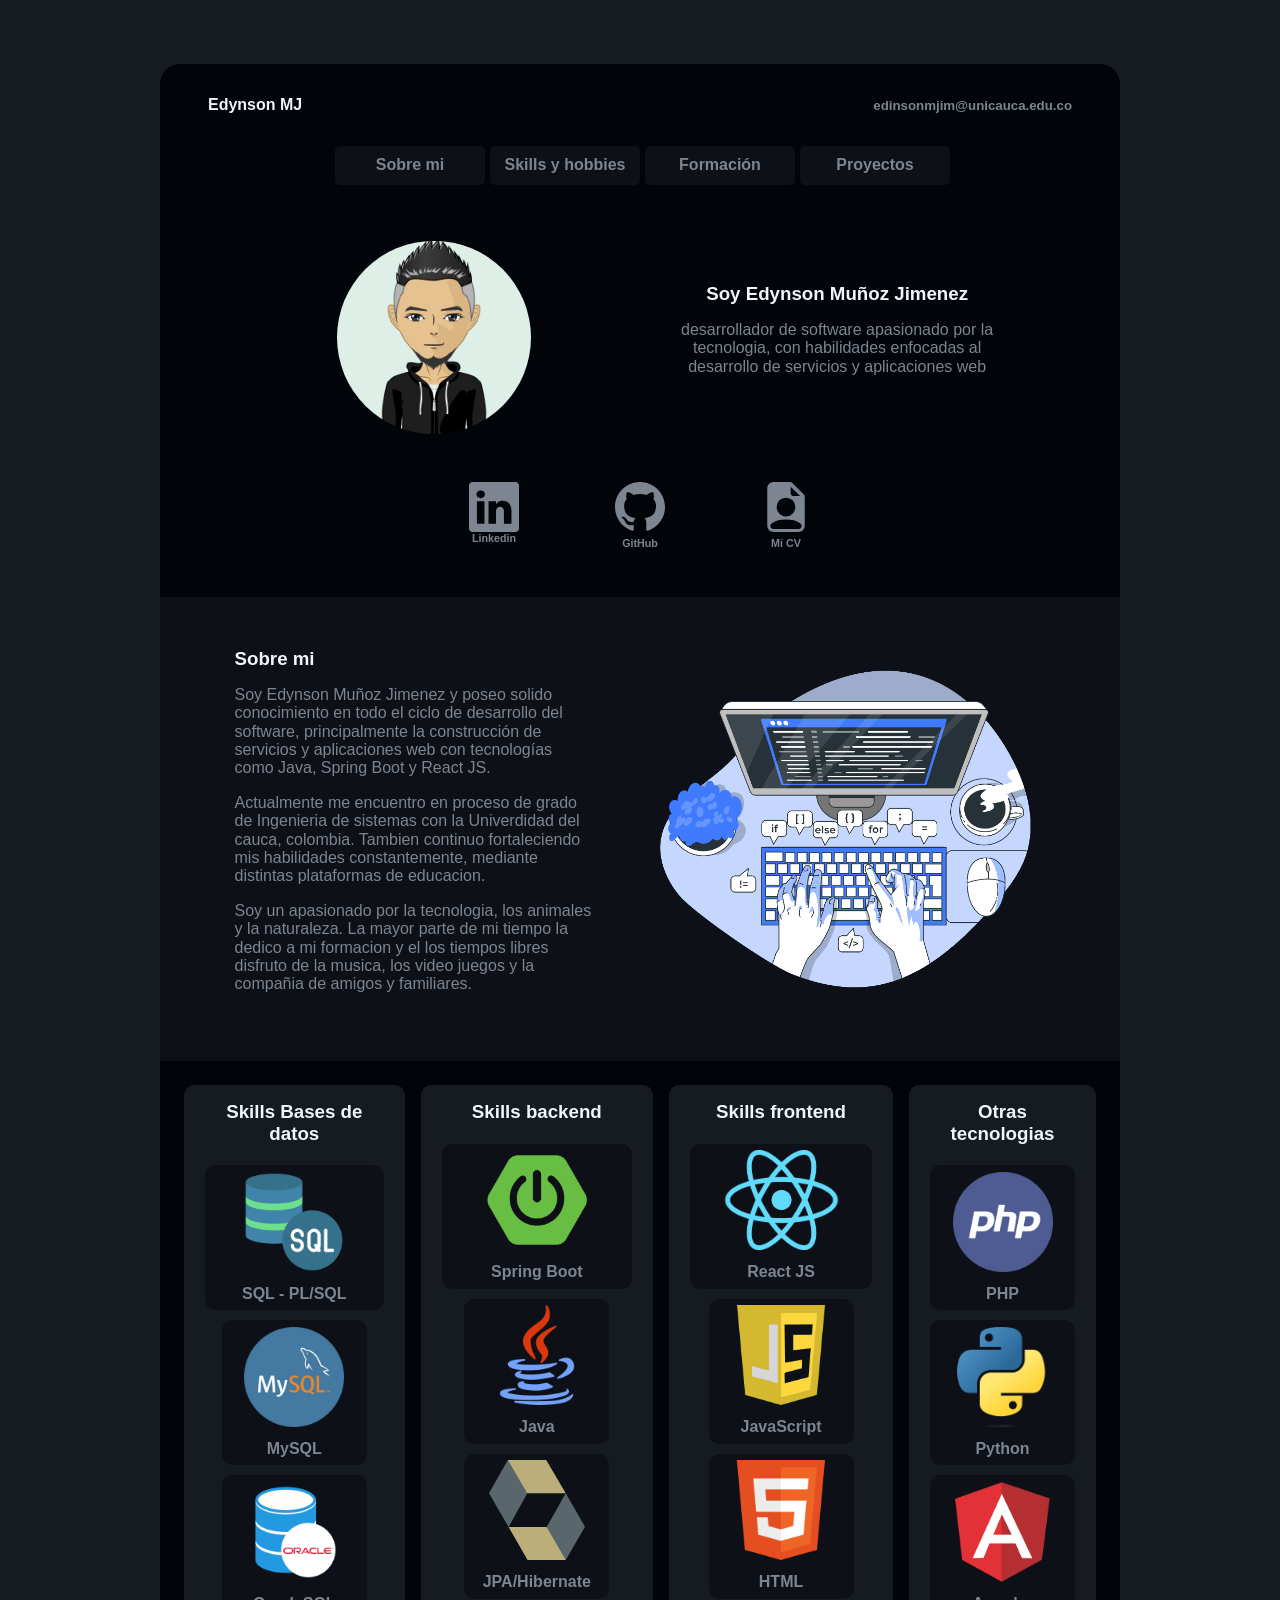
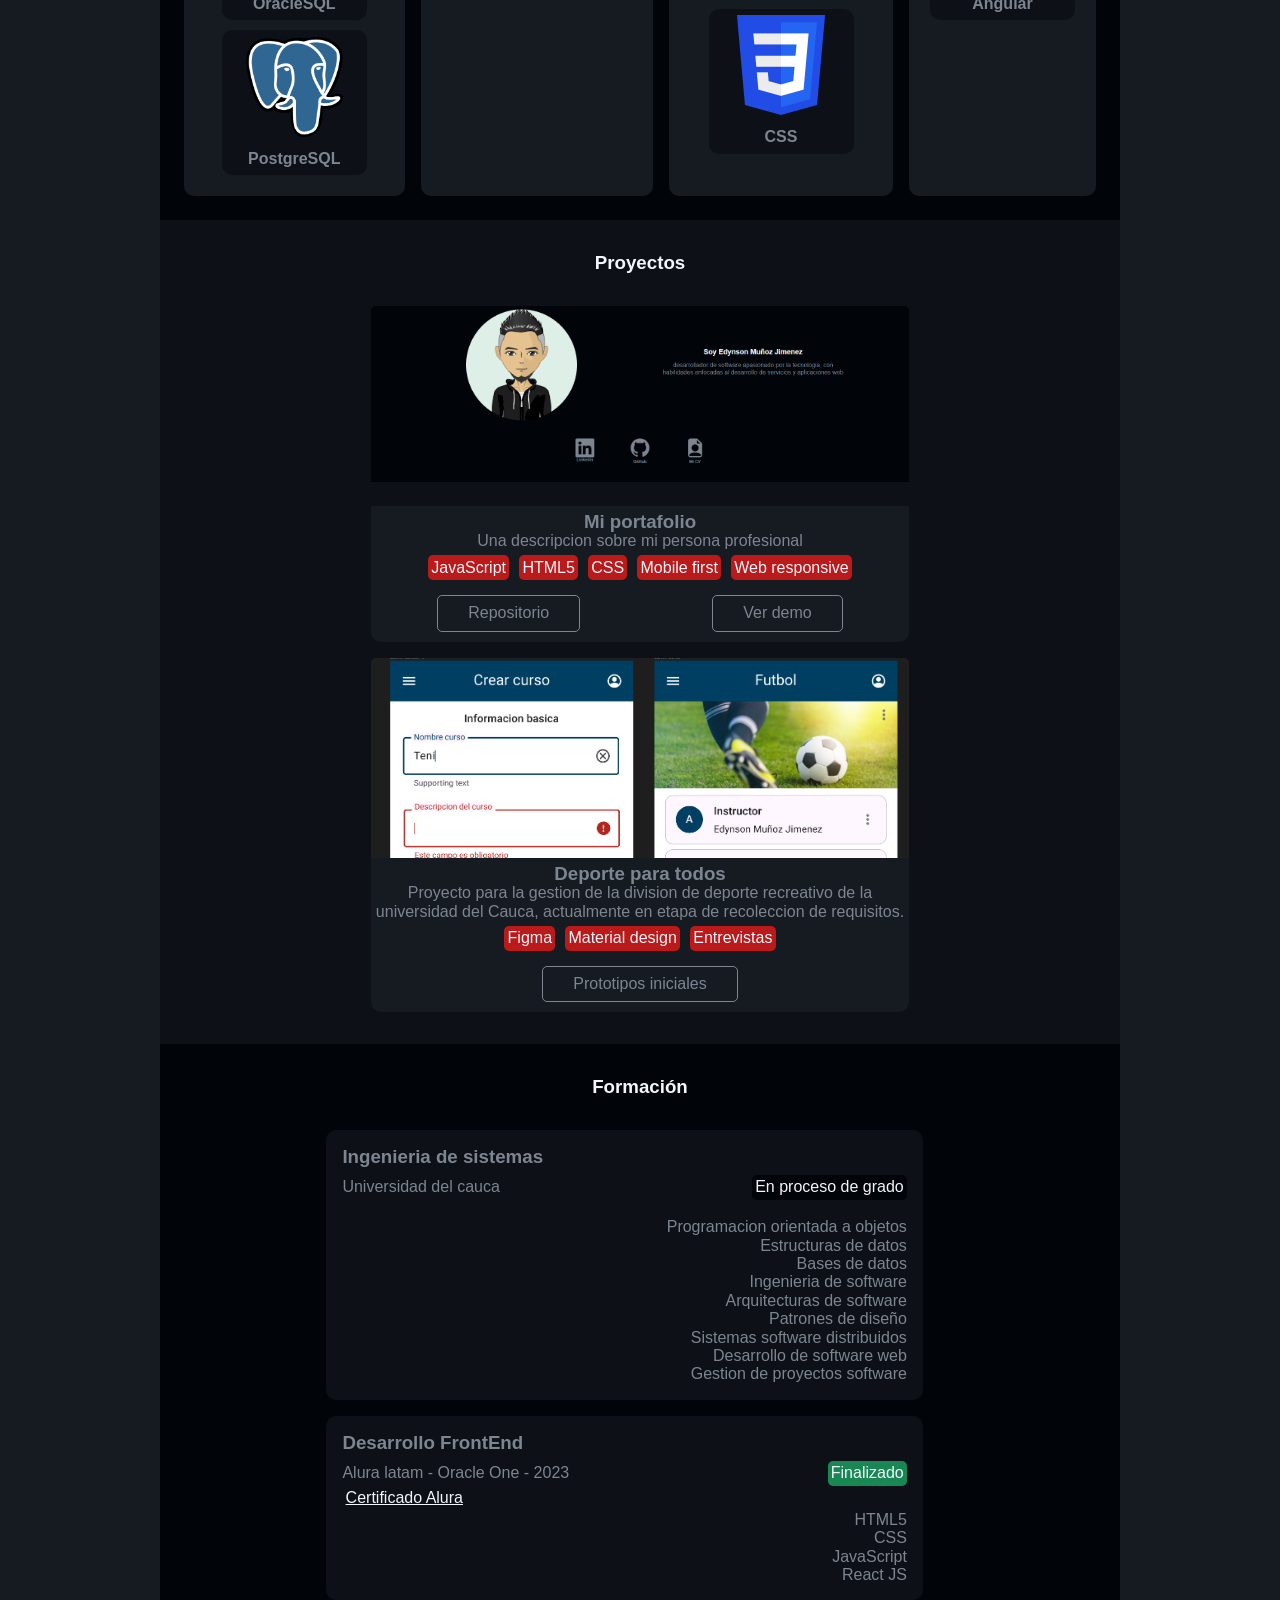
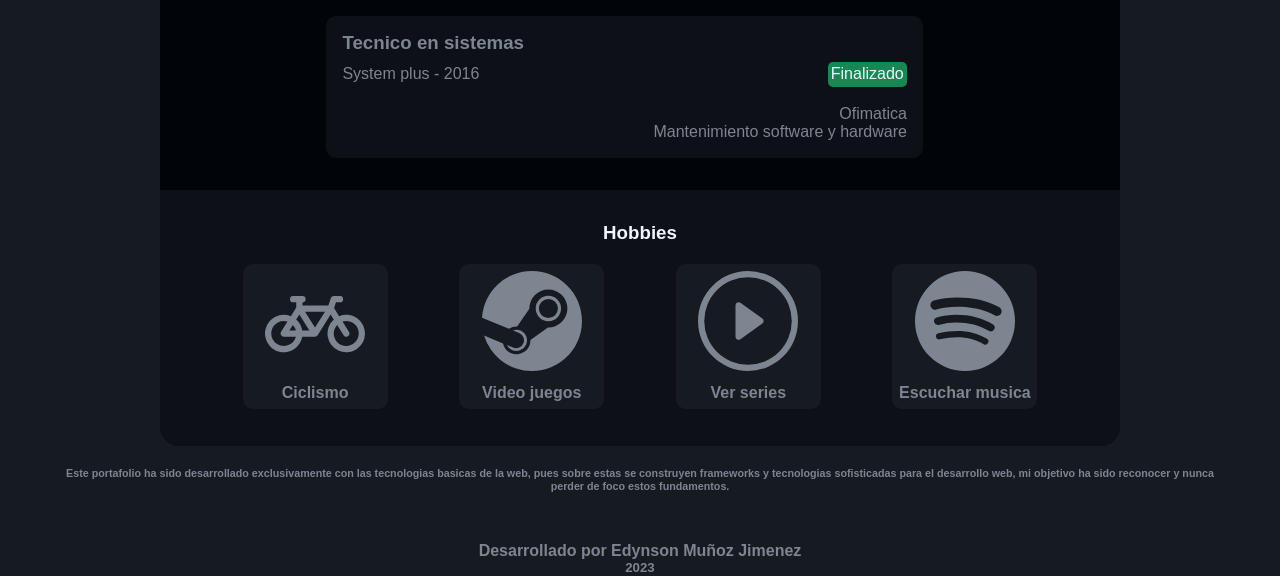
==== commit be2730c2: "cambio titulo proyecto deporte" ====
--- a/index.html
+++ b/index.html
@@ -252,7 +252,7 @@
                     <div class="proyecto__contenido proyecto__contenido--deporte">
                         <!--background imagen-->
                     </div>
-                    <h3 class="proyecto__titulo texto">Deporte recreativo</h3>
+                    <h3 class="proyecto__titulo texto">Deporte para todos</h3>
                     <p class="proyecto__descripcion texto">Proyecto para la gestion de la division de deporte recreativo de la universidad del Cauca, actualmente en etapa de recoleccion de requisitos.</p>
                     <div class="proyecto__habilidades">
                         <button class="proyecto__habilidad">Figma</button>
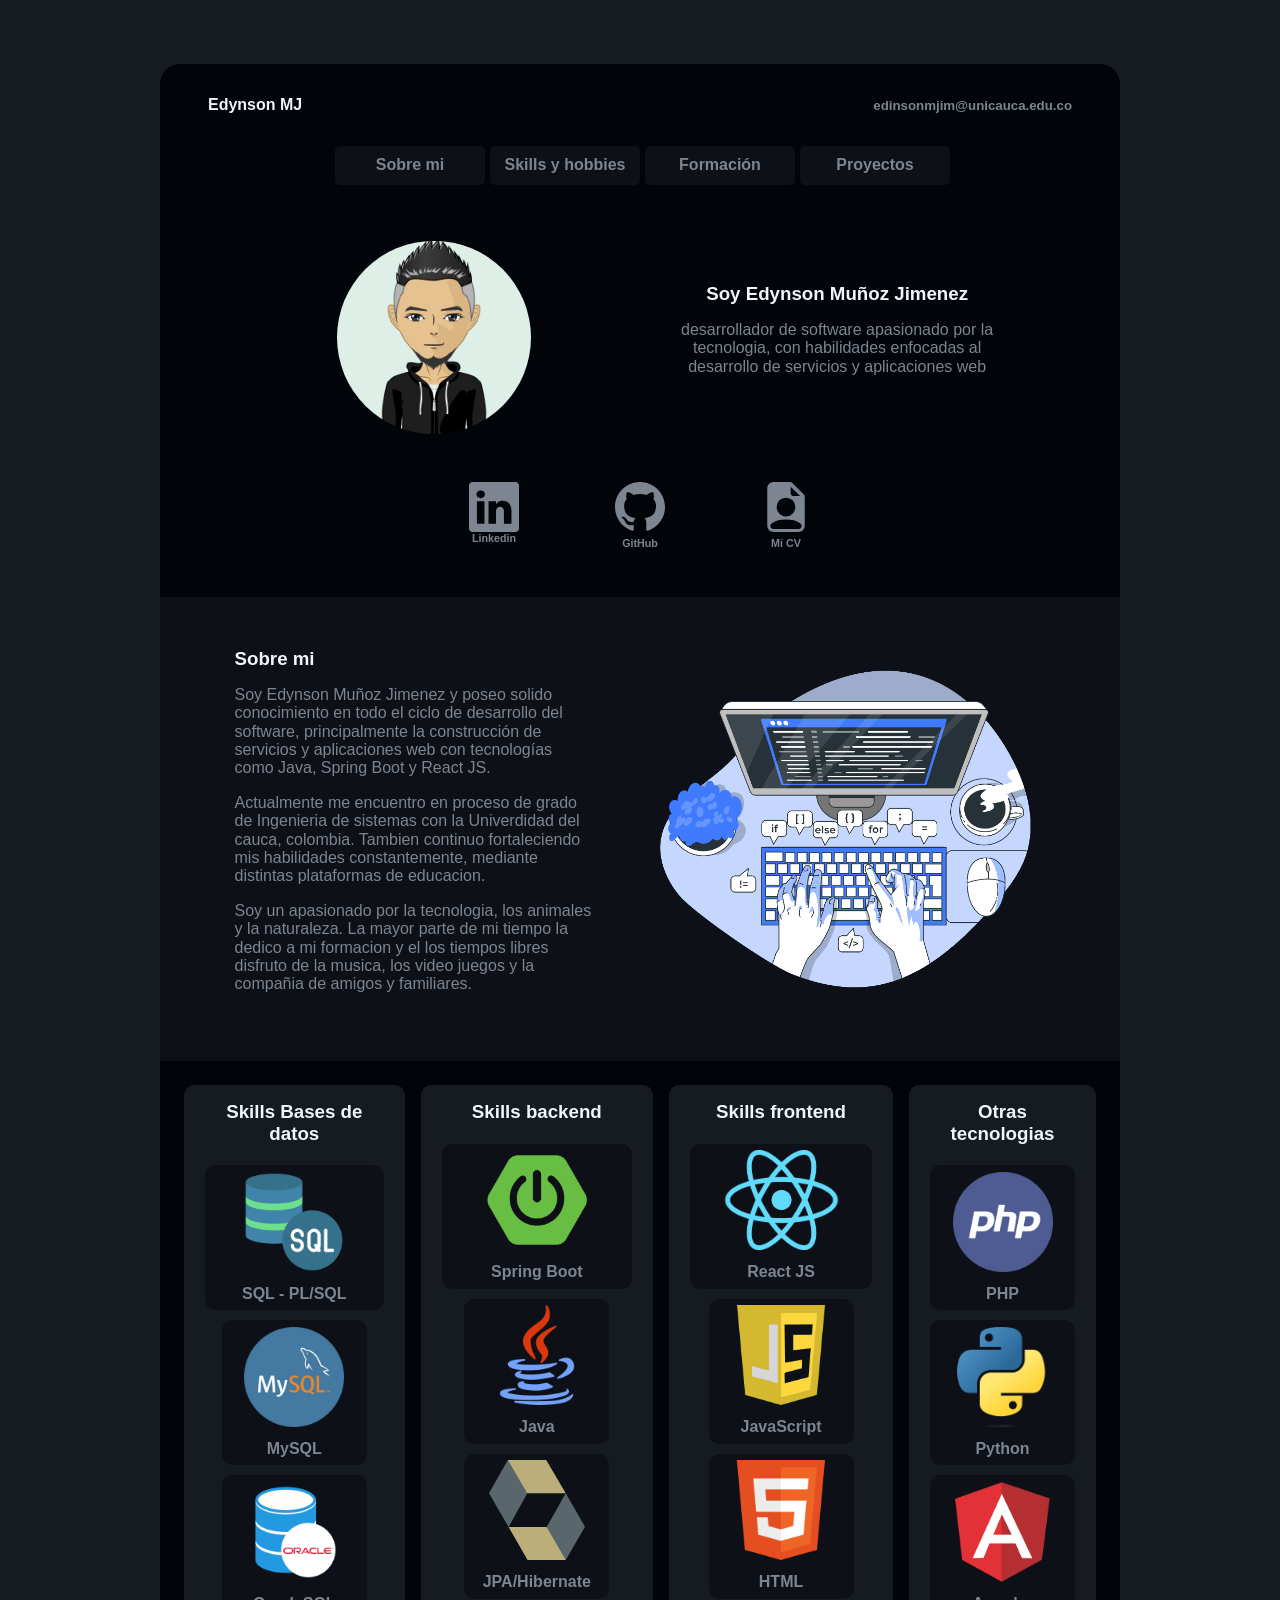
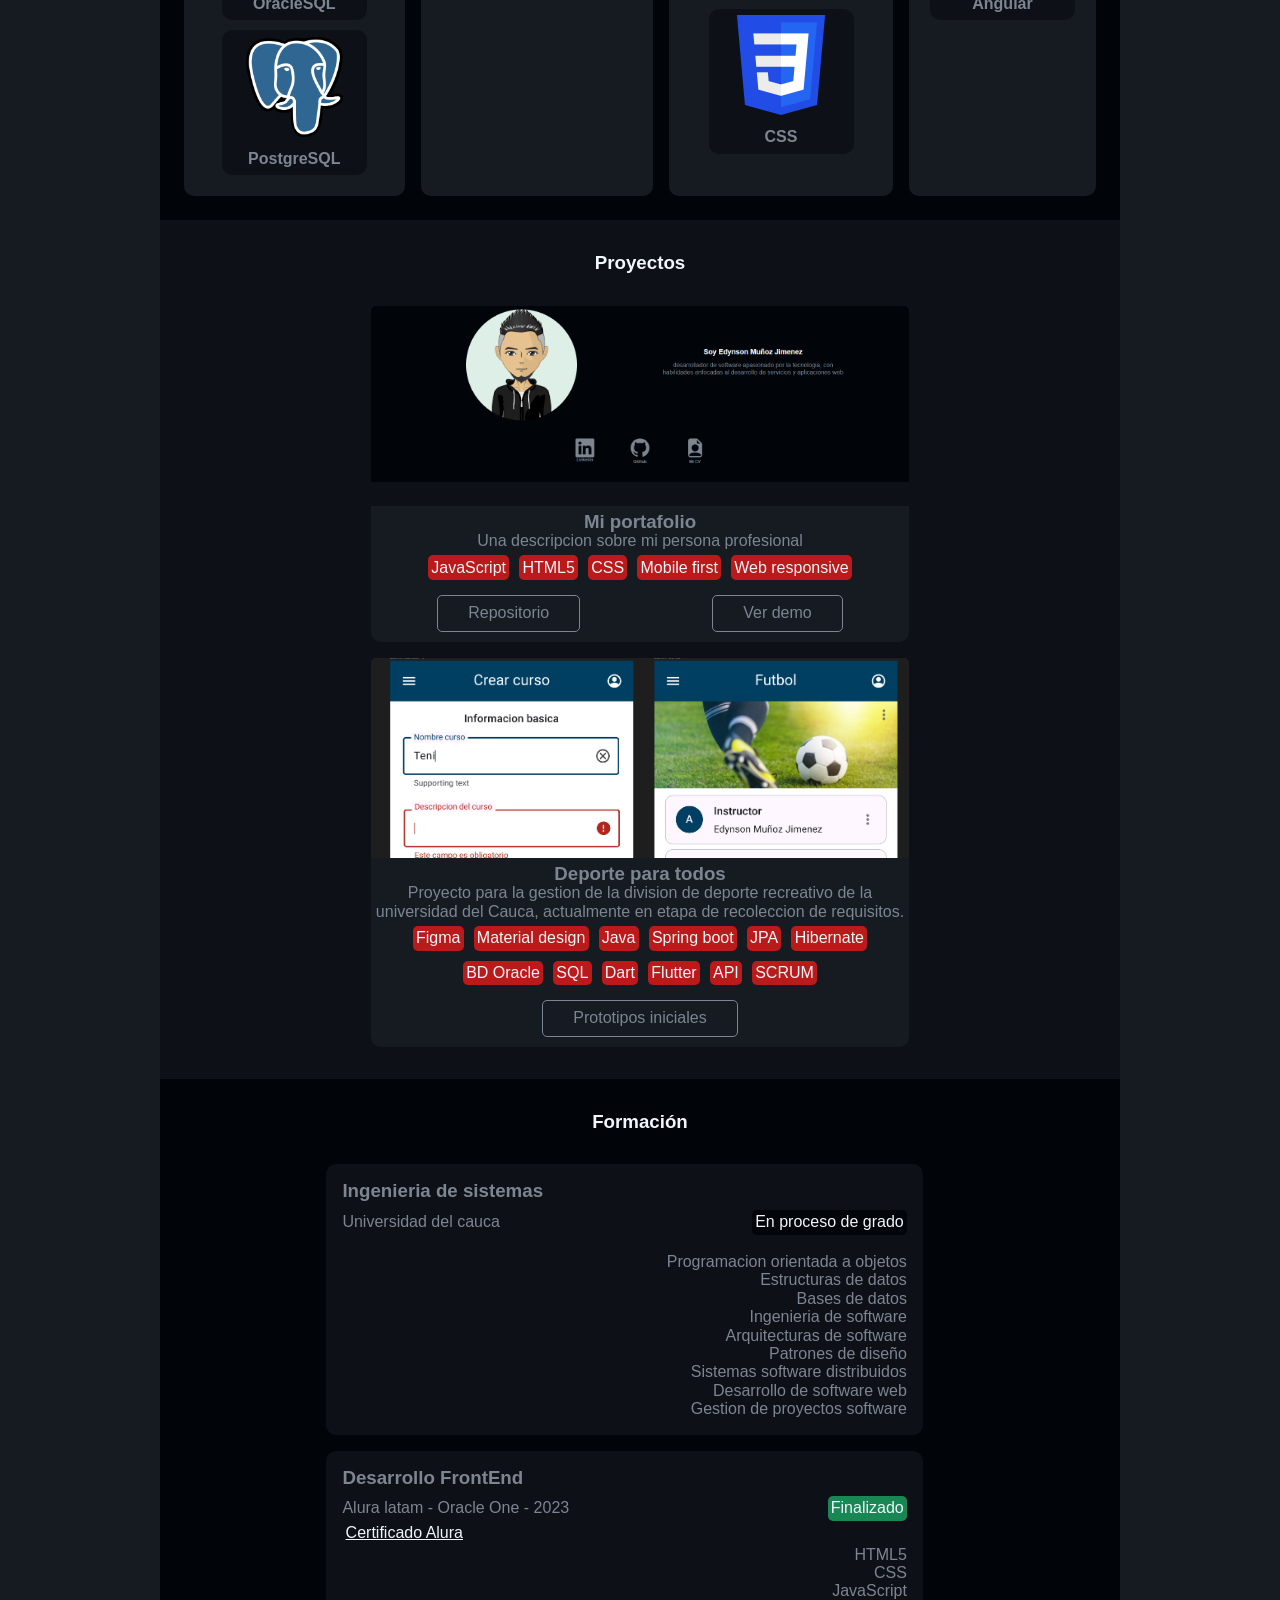
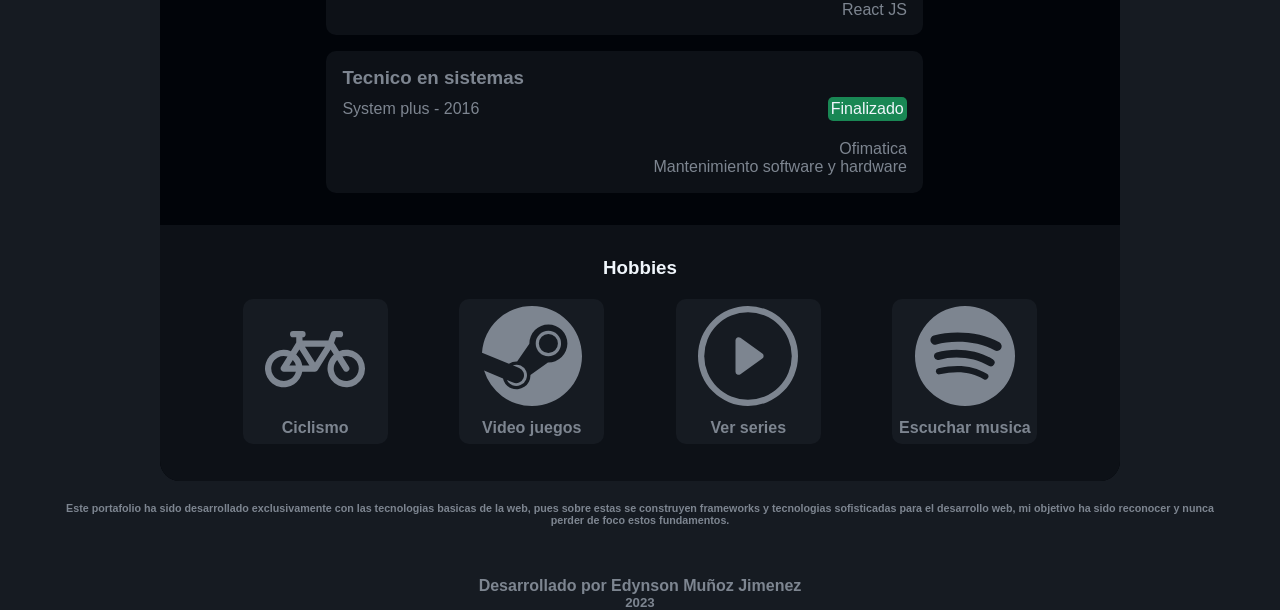
==== commit bd91b388: "habilidades proyecto deporte para todos" ====
--- a/index.html
+++ b/index.html
@@ -257,7 +257,16 @@
                     <div class="proyecto__habilidades">
                         <button class="proyecto__habilidad">Figma</button>
                         <button class="proyecto__habilidad">Material design</button>
-                        <button class="proyecto__habilidad">Entrevistas</button>
+                        <button class="proyecto__habilidad">Java</button>
+                        <button class="proyecto__habilidad">Spring boot</button>
+                        <button class="proyecto__habilidad">JPA</button>
+                        <button class="proyecto__habilidad">Hibernate</button>
+                        <button class="proyecto__habilidad">BD Oracle</button>
+                        <button class="proyecto__habilidad">SQL</button>
+                        <button class="proyecto__habilidad">Dart</button>
+                        <button class="proyecto__habilidad">Flutter</button>
+                        <button class="proyecto__habilidad">API</button>
+                        <button class="proyecto__habilidad">SCRUM</button>
                     </div>
                     <div class="proyecto__controles">
                         <a href="https://www.figma.com/file/ZJMZew2Ho4LLHhN8xvU9oe/Practica-profesional-deporte?type=design&node-id=271%3A9218&mode=design&t=ZET6r8fSIQzacilr-1"><button
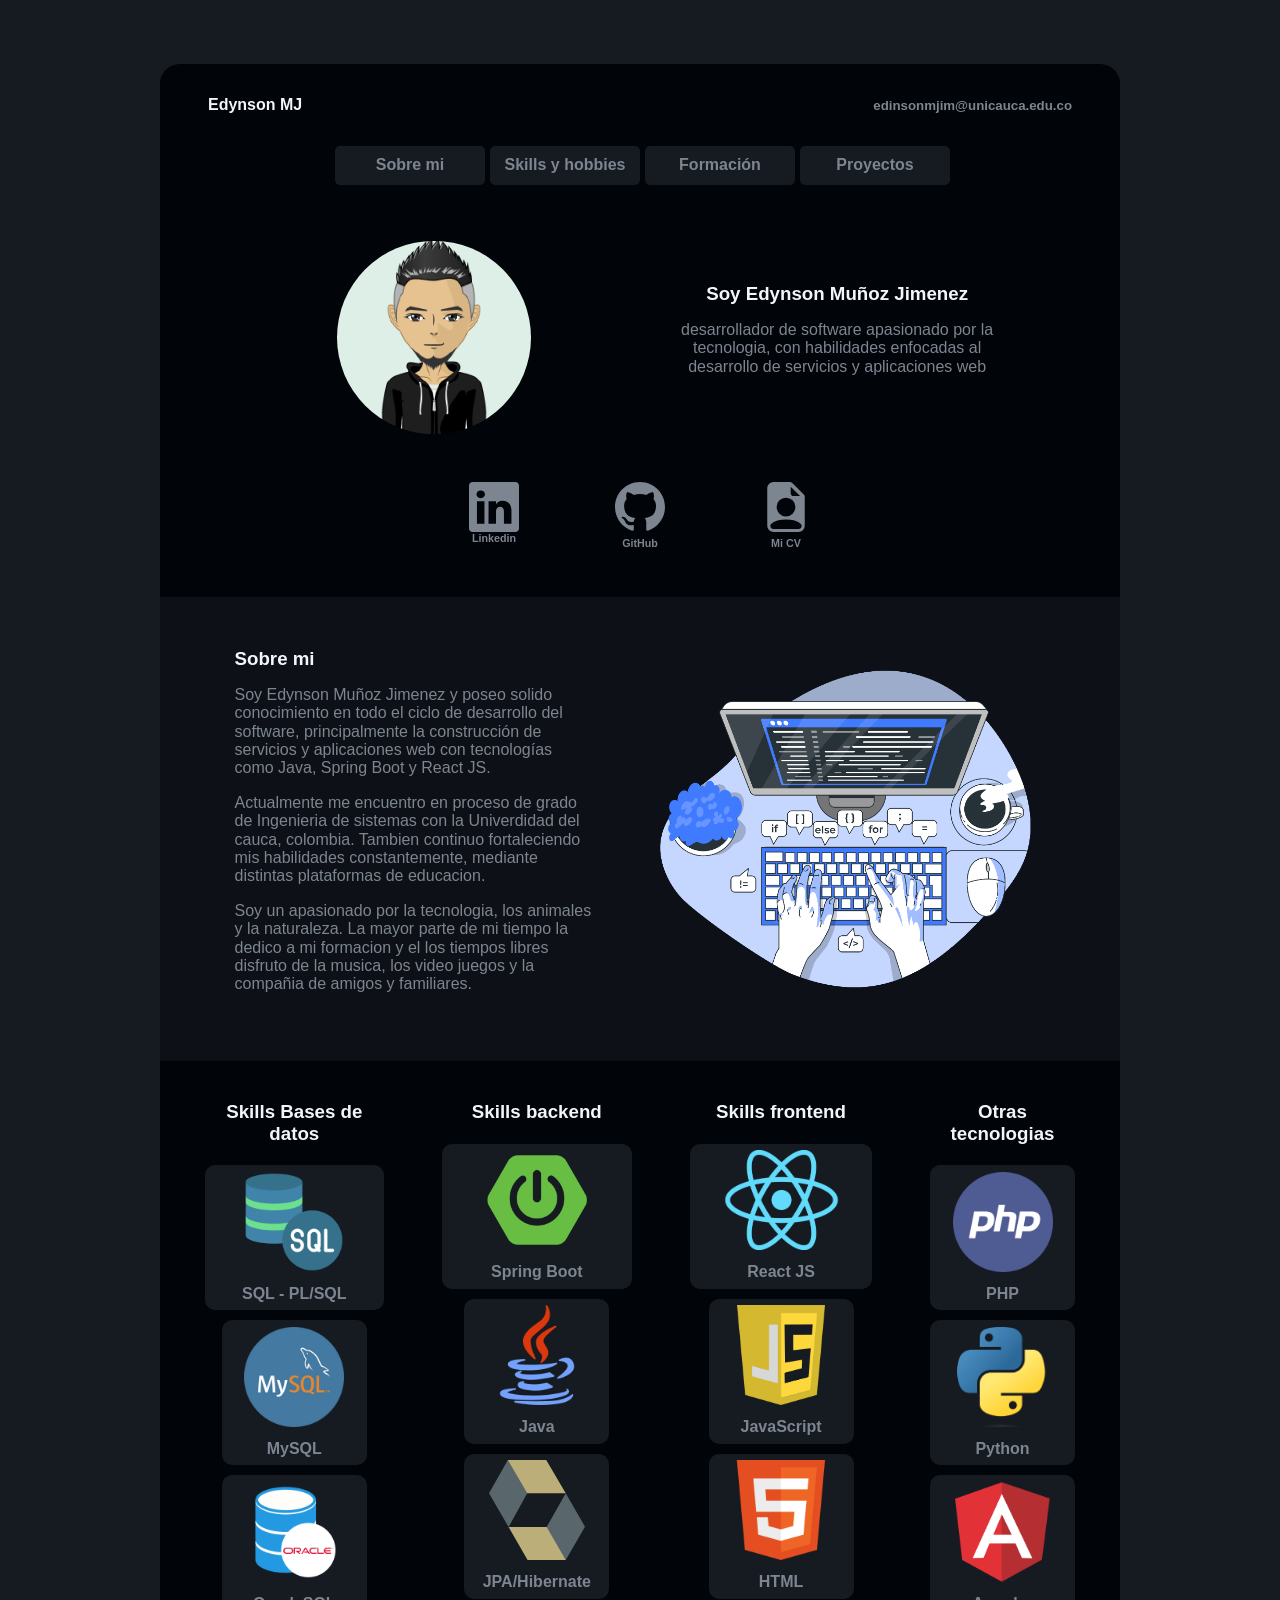
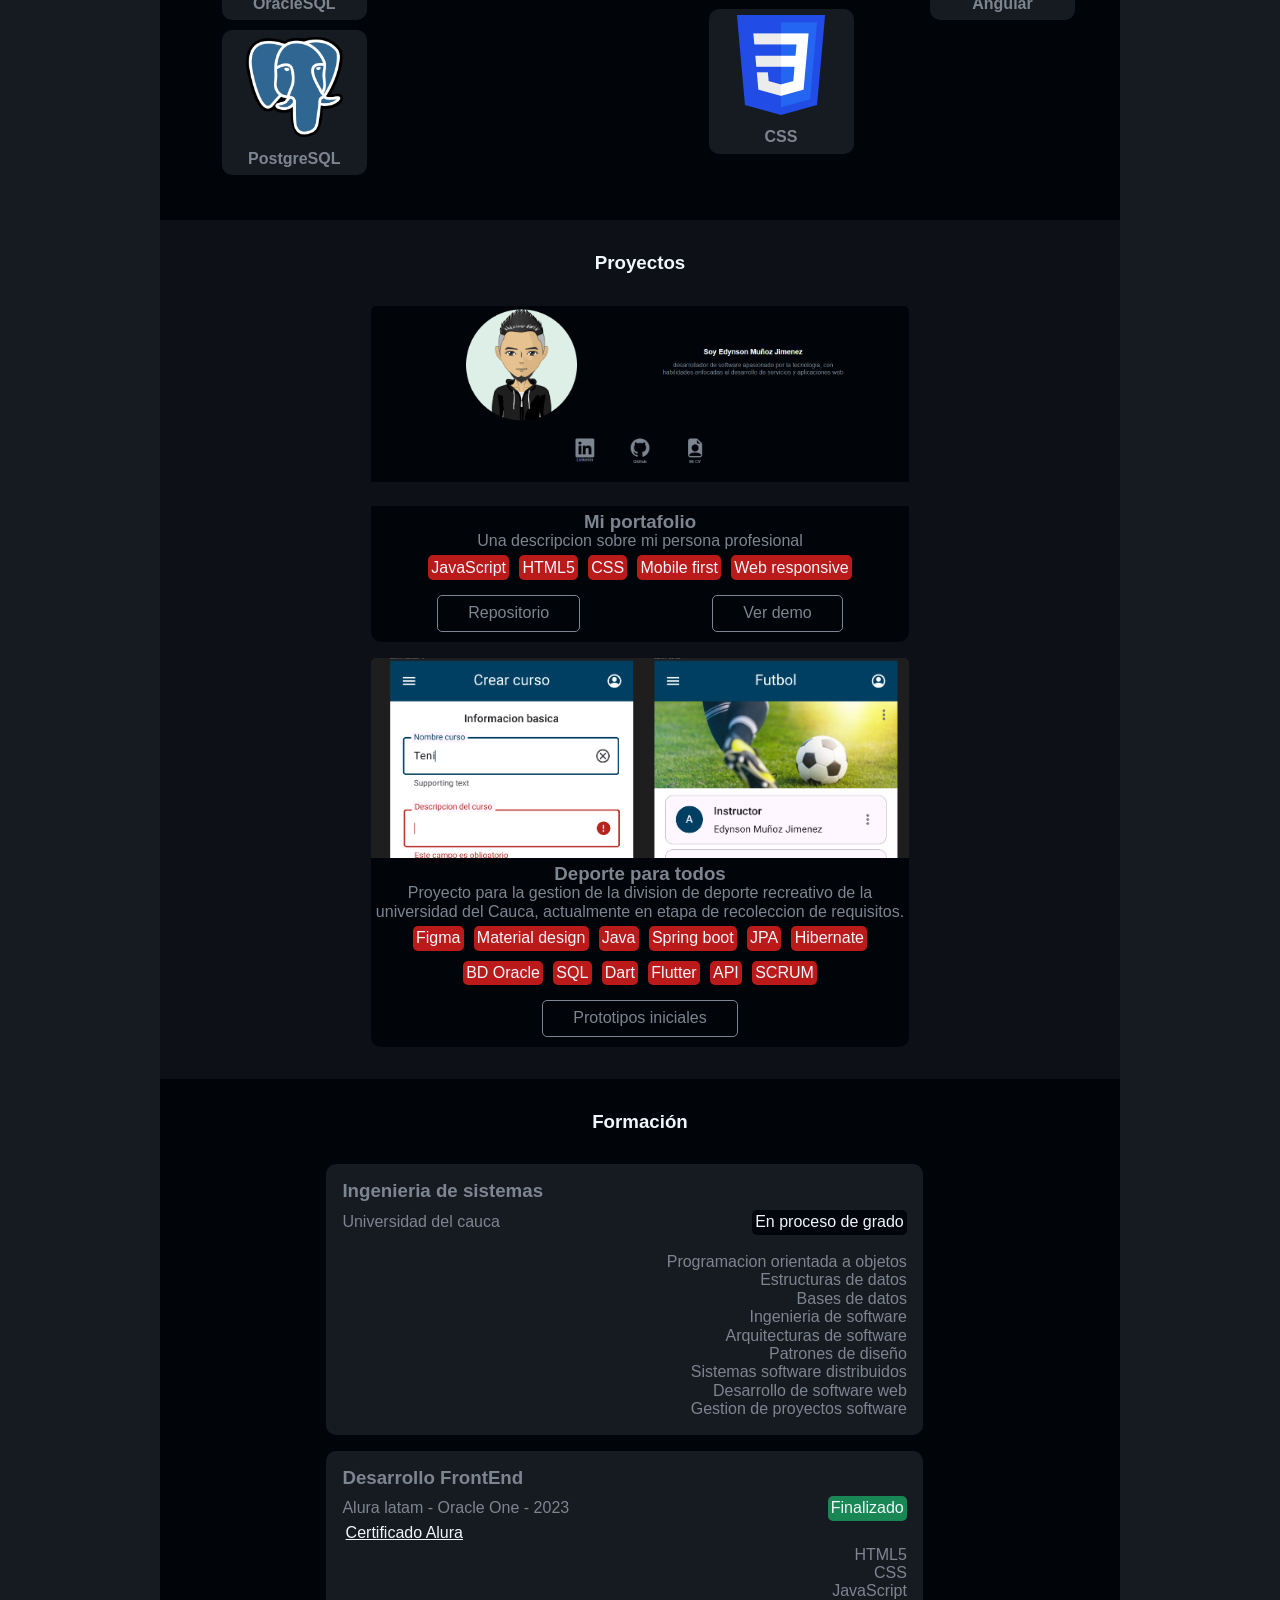
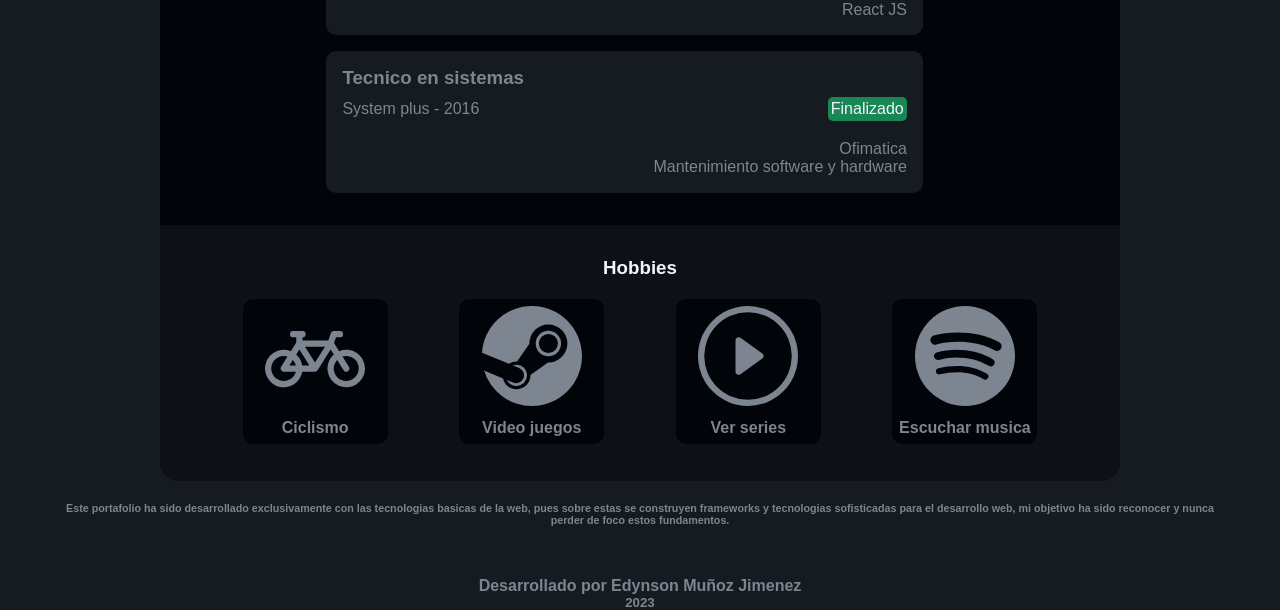
==== commit 229e7f2e: "actualizacion sobre estilos" ====
--- a/index.html
+++ b/index.html
@@ -50,14 +50,15 @@
 
         <header class="cabeceras">
             <div class="cabecera">
-                <h4 class="cabecera__nombre">Edynson MJ</h3>
+                <h4 class="cabecera__nombre">Edynson MJ</h4>
                     <div class="cabecera__email">
-                        <h5 class="activable">edinsonmjim@unicauca.edu.co
-                </h4>
+                        <h5 class="activable">edinsonmjim@unicauca.edu.co</h5>
+                    </div>
             </div>
         </header>
         <nav class="menu">
             <ul class="menu__lista">
+                <!--las etiquetas a son externas para hacer el elementos clickeable-->
                 <a class="menu__link" href="#sobre">
                     <li class="menu__item activable">Sobre mi</li>
                 </a>
@@ -345,7 +346,7 @@
             <section class="hobbies">
                 <h3 class="titulo">Hobbies</h3>
                 <div class="hobbies__container">
-                    <div class="tarjeta tarjeta__oscura tarjeta__habilidad">
+                    <div class="tarjeta tarjeta__hobbie">
                         <svg xmlns="http://www.w3.org/2000/svg" class="tarjeta__imagen tarjeta__imagen--hobbie"
                             viewBox="0 0 16 16">
                             <path
@@ -353,7 +354,7 @@
                         </svg>
                         <h4 class="tarjeta__texto">Ciclismo</h4>
                     </div>
-                    <div class="tarjeta tarjeta__oscura tarjeta__habilidad">
+                    <div class="tarjeta tarjeta__hobbie">
                         <svg xmlns="http://www.w3.org/2000/svg" class="tarjeta__imagen tarjeta__imagen--hobbie"
                             viewBox="0 0 16 16">
                             <path
@@ -363,7 +364,7 @@
                         </svg>
                         <h4 class="tarjeta__texto">Video juegos</h4>
                     </div>
-                    <div class="tarjeta tarjeta__oscura tarjeta__habilidad">
+                    <div class="tarjeta tarjeta__hobbie">
                         <svg xmlns="http://www.w3.org/2000/svg" class="tarjeta__imagen tarjeta__imagen--hobbie"
                             viewBox="0 0 16 16">
                             <path d="M8 15A7 7 0 1 1 8 1a7 7 0 0 1 0 14zm0 1A8 8 0 1 0 8 0a8 8 0 0 0 0 16z" />
@@ -372,7 +373,7 @@
                         </svg>
                         <h4 class="tarjeta__texto">Ver series</h4>
                     </div>
-                    <div class="tarjeta tarjeta__oscura tarjeta__habilidad">
+                    <div class="tarjeta tarjeta__hobbie">
                         <svg xmlns="http://www.w3.org/2000/svg" class="tarjeta__imagen tarjeta__imagen--hobbie"
                             viewBox="0 0 16 16">
                             <path
--- a/assets/css/navegacion/menu-item.css
+++ b/assets/css/navegacion/menu-item.css
@@ -2,7 +2,7 @@
     text-align: center;
     margin-bottom: 0.5rem;
     border-radius: 5px;
-    background-color: var(--background-dark-medio);
+    background-color: var(--background-dark-bajo);
     padding-top: 10px;
     padding-bottom: 10px;
     color: var(--fuente-oscura);
@@ -10,15 +10,18 @@
 }
 
 .menu__item:hover{
-    border-color: var(--fuente-clara);
+    border-color: var(--fuente-oscura);
     font-size:large;
     font-weight: bold;
     padding-top: 12px;
     padding-bottom: 12px;
+    color: var(--fuente-oscura);
+    background-color: var(--fuente-clara);
 }
 
 .menu__link{
     text-decoration: none;
+    color: inherit;
 }
 
 @media screen and (min-width: 450px) {
--- a/assets/css/tarjeta.css
+++ b/assets/css/tarjeta.css
@@ -1,5 +1,4 @@
 .tarjeta{
-    /*border: 0.5px solid var(--fuente-oscura);*/
     border-radius: 10px;
     display: flex;
     flex-direction: column;
@@ -8,10 +7,10 @@
 }
 
 .tarjeta__clara{
-    background-color: var(--background-dark-medio);
+    background-color: var(--background-dark-bajo);
 }
 .tarjeta__oscura{
-    background-color: var(--background-dark-bajo);
+    background-color: var(--background-dark-alto);
 }
 
 .tarjeta__oscura:hover{
@@ -31,6 +30,24 @@
     align-items: center;
 }
 
+.tarjeta__hobbie{
+    background-color: var(--background-dark-alto);
+    width: 145px;
+    height: 145px;
+    margin: 5px;
+    align-items: center;
+}
+
+.tarjeta__hobbie:hover{
+    background-color: var(--fuente-clara);
+    text-decoration-color: black;
+}
+
+.tarjeta__habilidad:hover{
+    background-color: var(--fuente-clara);
+    color: black;
+}
+
 .tarjeta__imagen{
     height: 100px;
 }
@@ -41,7 +58,7 @@
 }
 
 .tarjeta__imagen--hobbie:hover{
-    fill: var(--fuente-clara);
+    fill: var(--background-dark-alto);
 }
 
 .tarjeta__texto{
@@ -54,6 +71,7 @@
 }
 
 @media screen and (min-width: 760px){
+    /**
     .tarjeta__clara{
         background-color: var(--background-dark-medio);
     }
@@ -62,5 +80,5 @@
     }
     .tarjeta__oscura{
         background-color: var(--background-dark-bajo);
-    }
+    }*/
 }
--- a/assets/css/skills/skillsBack/skillsBack.css
+++ b/assets/css/skills/skillsBack/skillsBack.css
@@ -11,7 +11,6 @@
 
 @media screen and (min-width: 768px){
     .skills__back{
-        background-color: var(--background-dark-bajo);
         border-radius: 10px;
         padding: 1rem;
         margin: 0.5rem;
--- a/assets/css/skills/skillsFront/skillsFront.css
+++ b/assets/css/skills/skillsFront/skillsFront.css
@@ -10,7 +10,6 @@
 
 @media screen and (min-width: 768px){
     .skills__front{
-        background-color: var(--background-dark-bajo);
         border-radius: 10px;
         padding: 1rem;
         margin: 0.5rem;
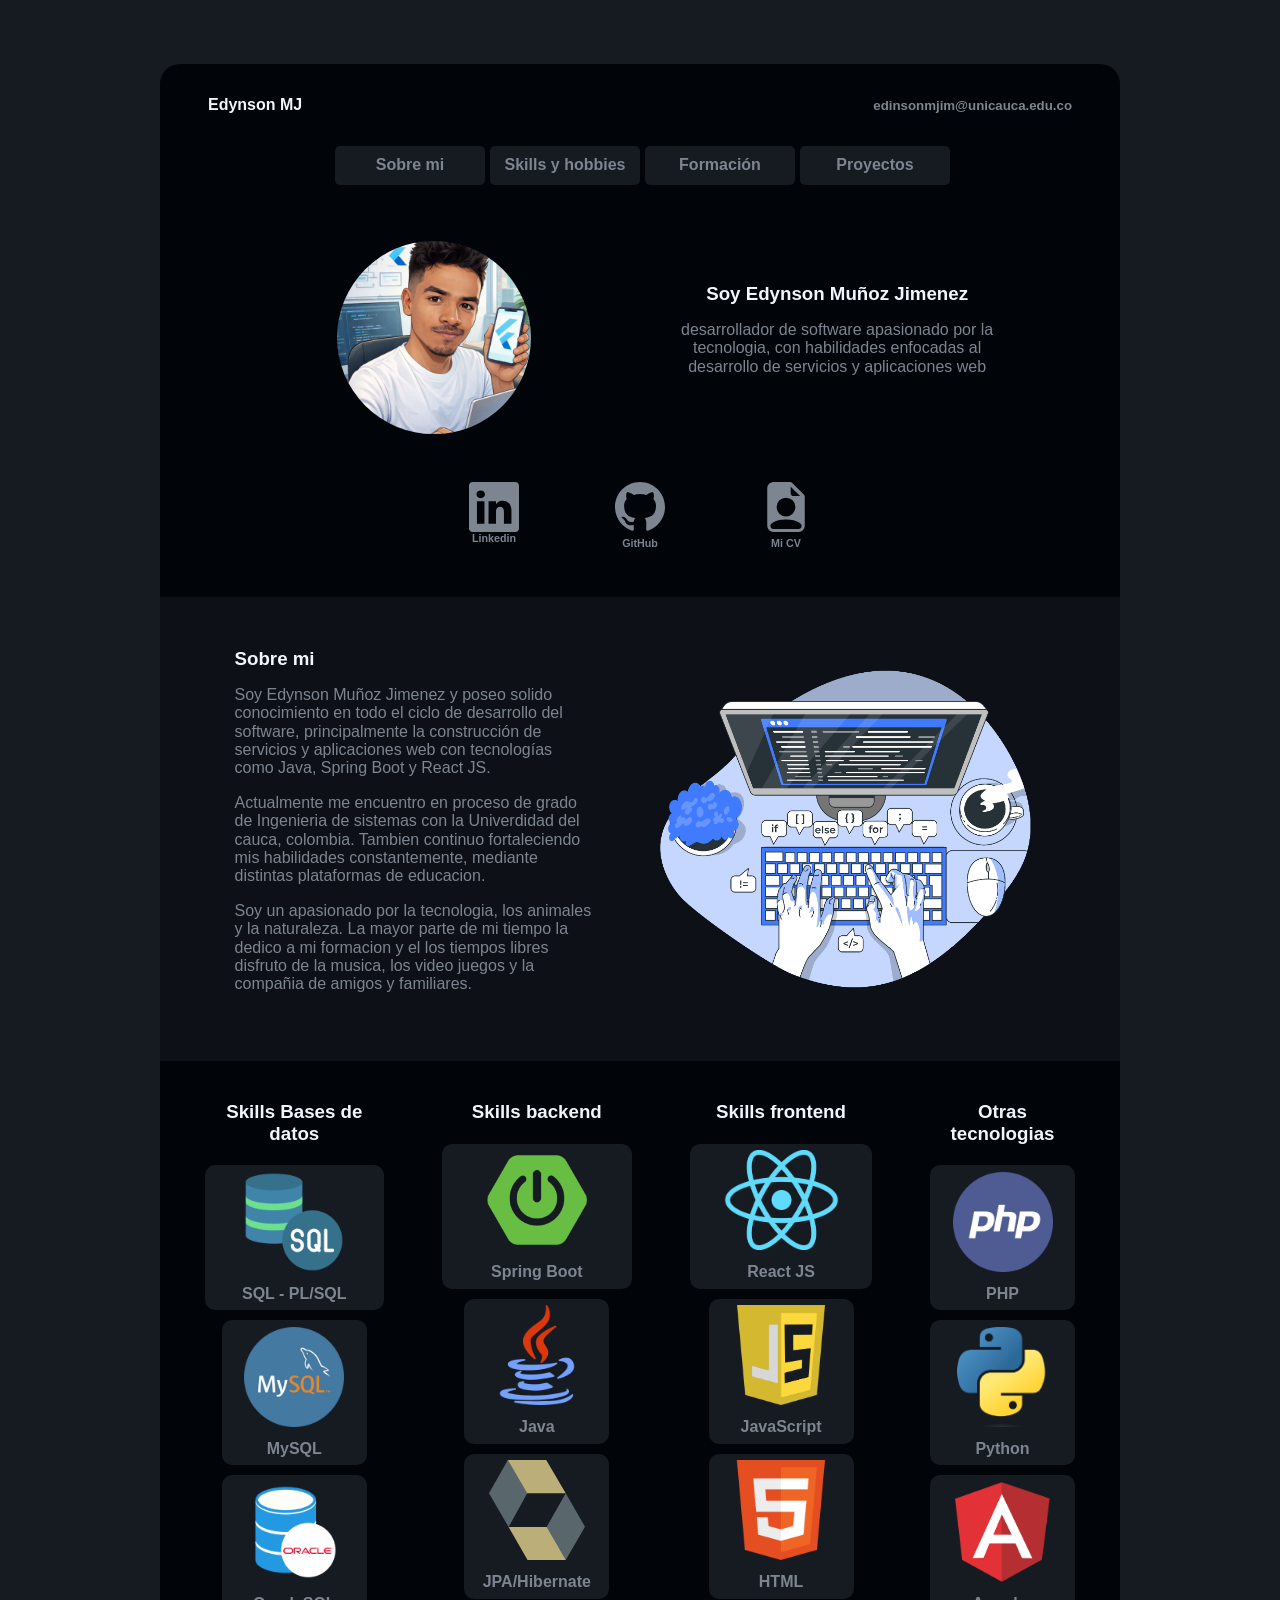
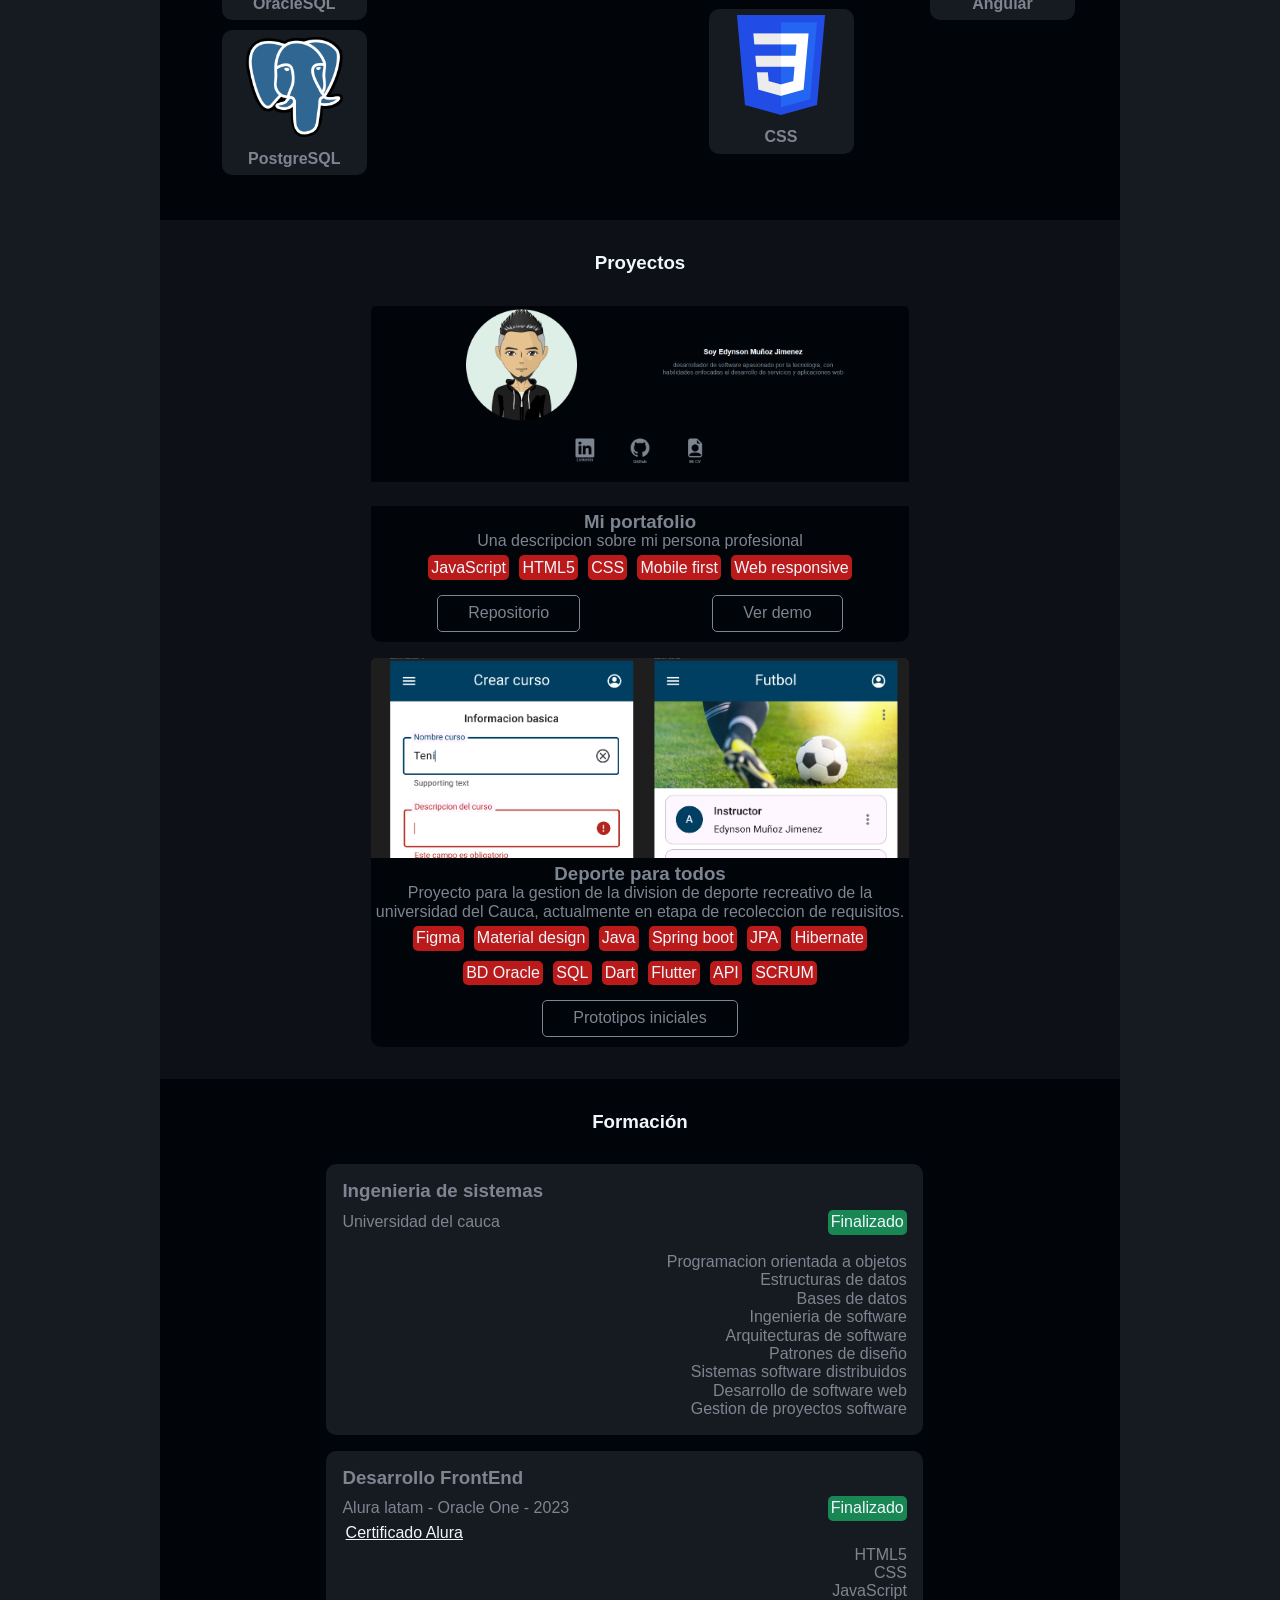
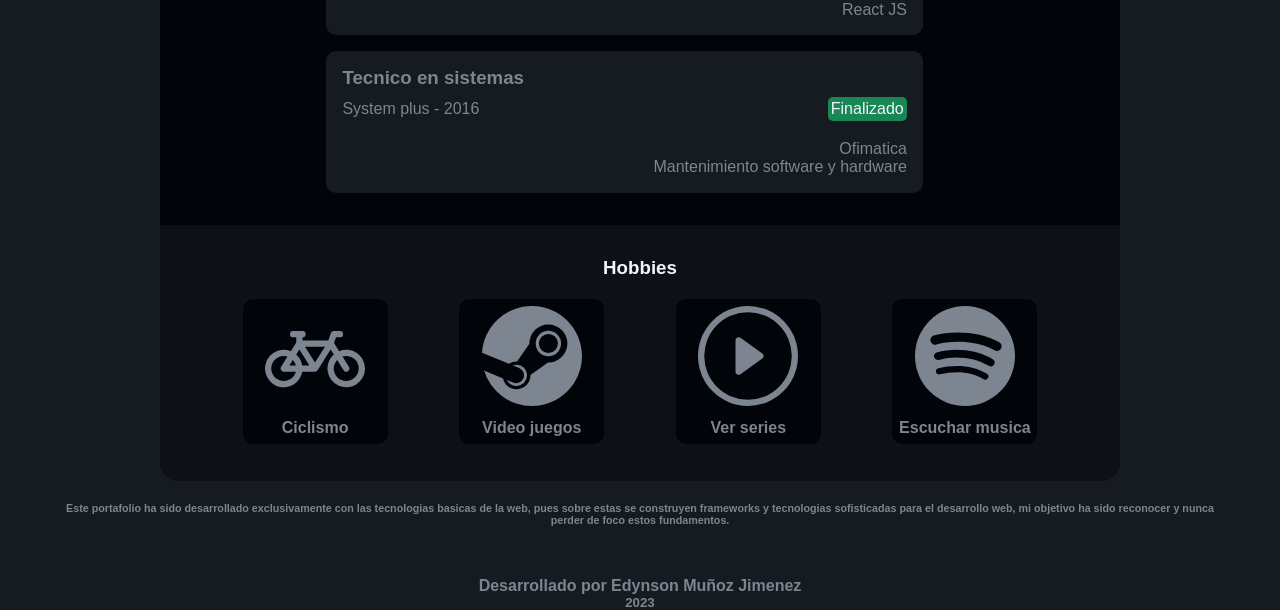
==== commit 2f0c36c0: "correccion readme" ====
--- a/index.html
+++ b/index.html
@@ -305,7 +305,7 @@
                         <h3 class="formacion__titulo">Ingenieria de sistemas</h3>
                         <div class="formacion__informacion">
                             <p class="formacion__detalle">Universidad del cauca</p>
-                            <button class="formacion__estado formacion__estado--progreso">En proceso de grado</button>
+                            <button class="formacion__estado formacion__estado--finalizada">Finalizado</button>
                         </div>
                         <br>
                         <p class="formacion__detalle" style="text-align: end;">Programacion orientada a objetos</p>
--- a/assets/css/presentacion/contenedor__perfil.css
+++ b/assets/css/presentacion/contenedor__perfil.css
@@ -4,7 +4,9 @@
 }
 
 .presentacion__imagen{
-    border-radius: 100%;
+    border-radius: 50%;
+    aspect-ratio: 1/1;
+    object-fit: cover;
     width: 40%;
     margin: 1rem;
 }
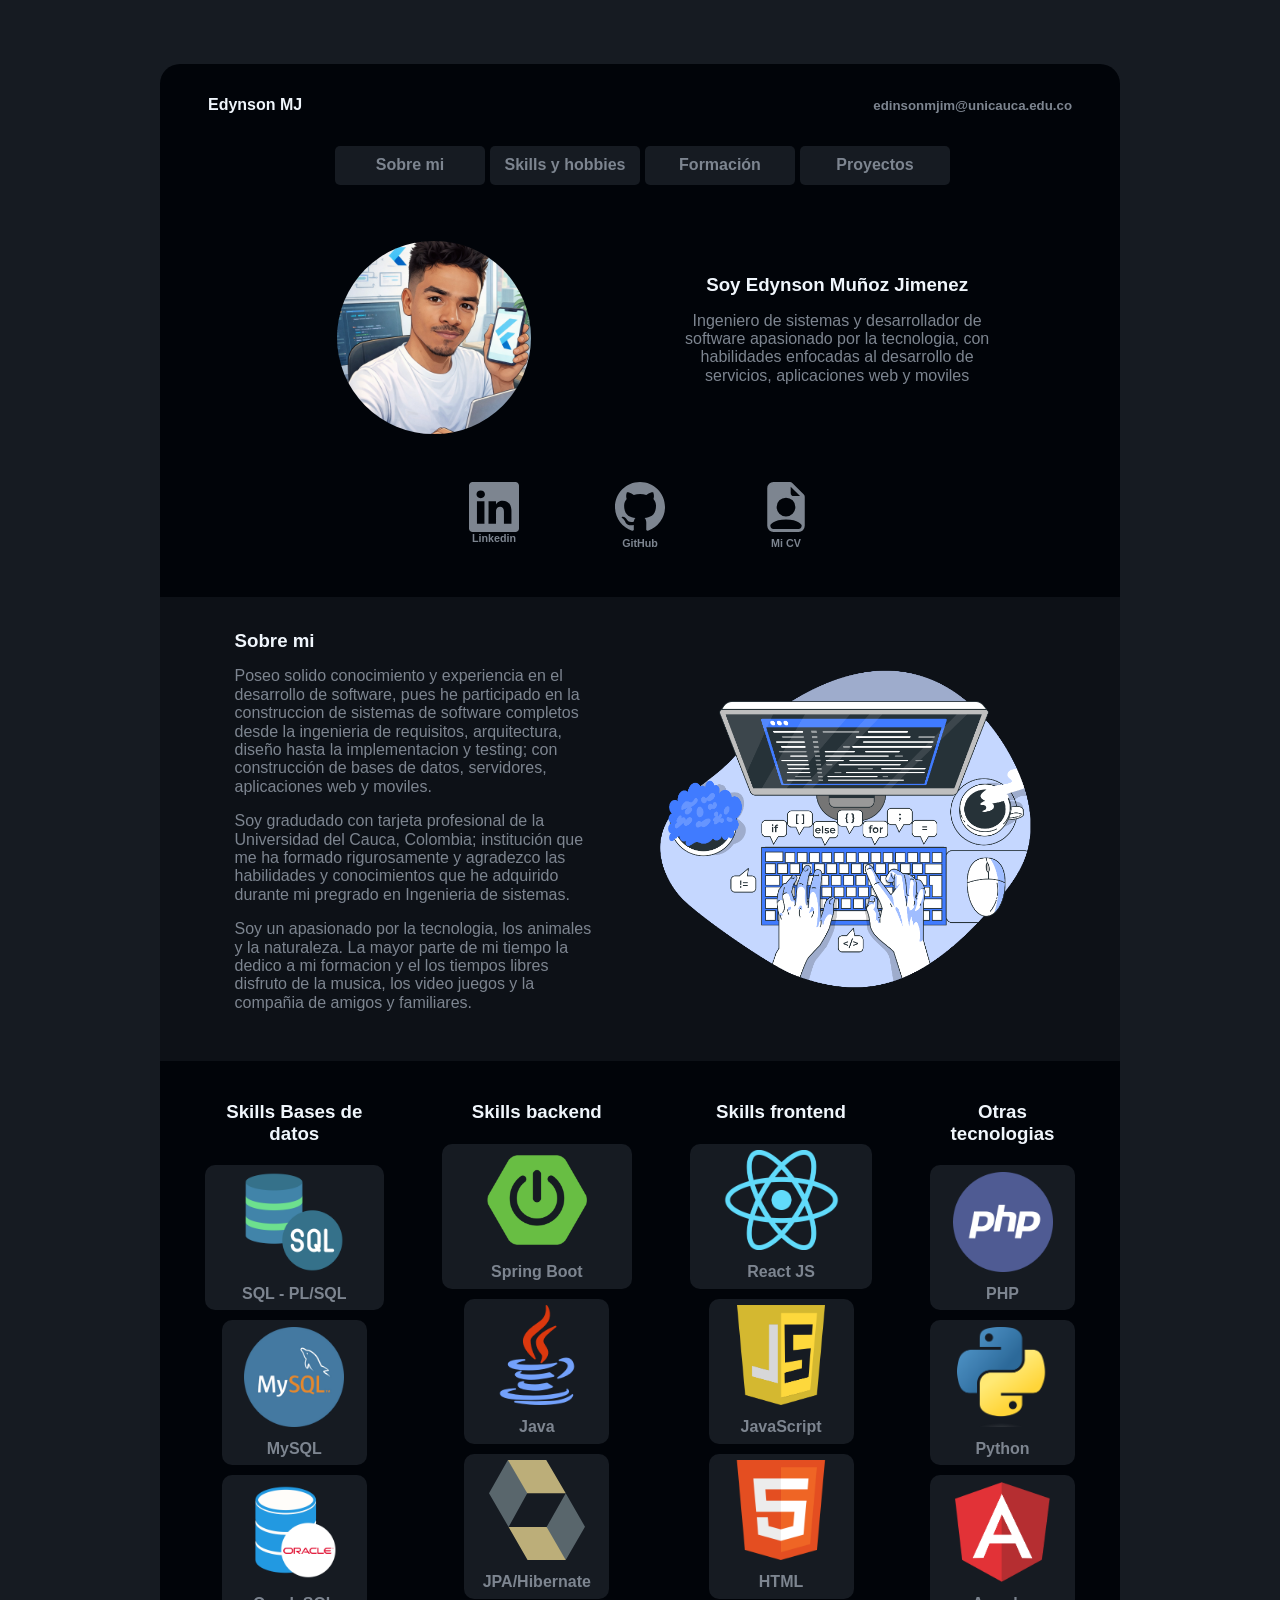
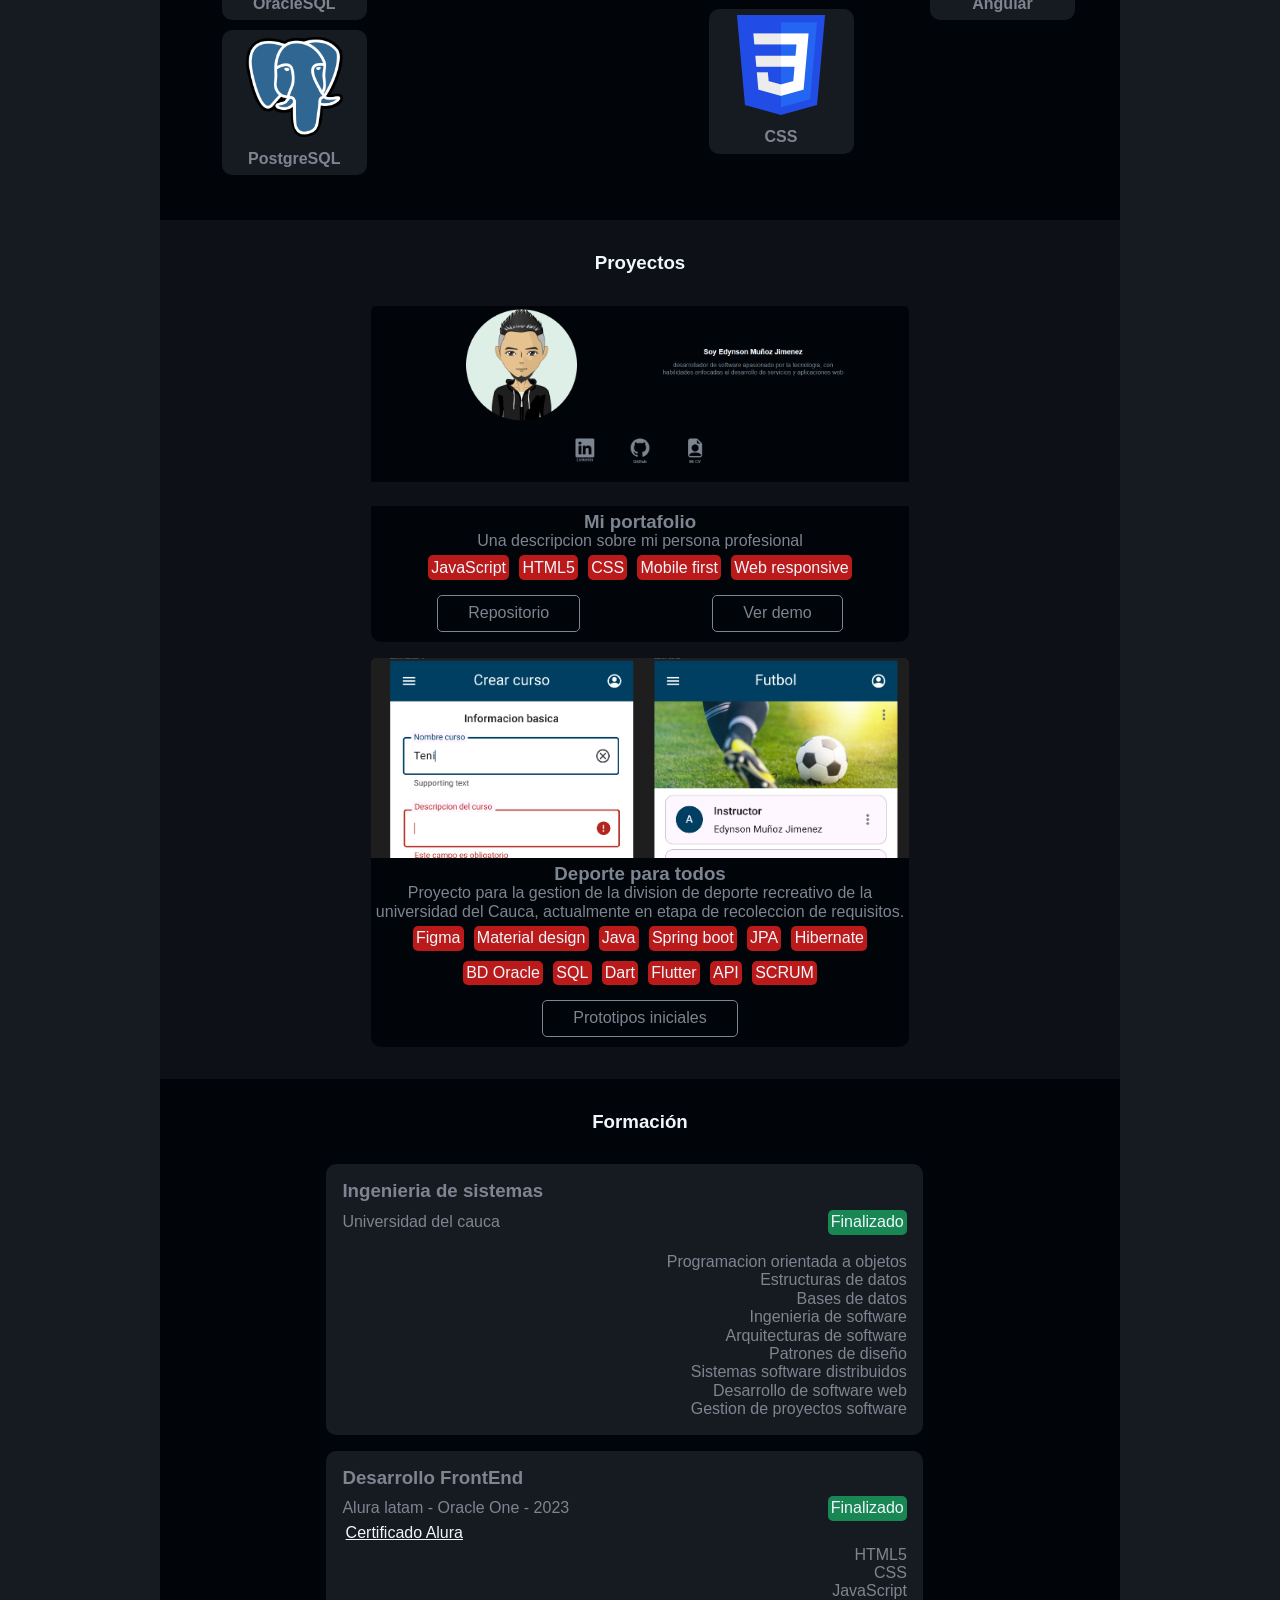
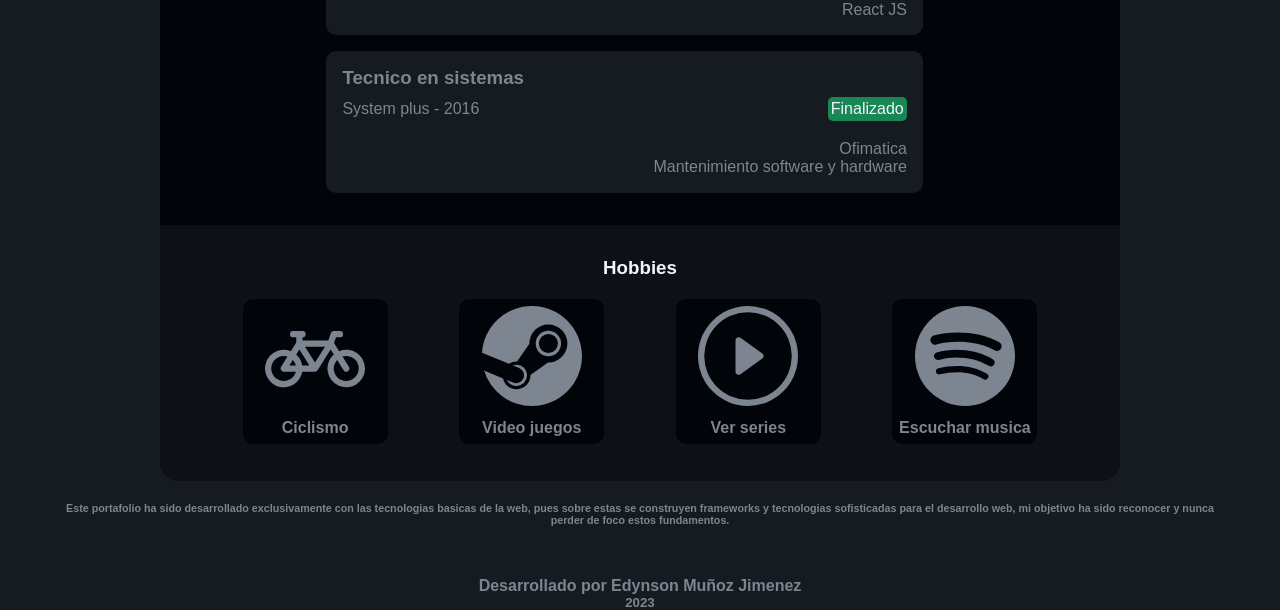
==== commit fbdbaff1: "actualizacion de titulo, descripcion y about" ====
--- a/index.html
+++ b/index.html
@@ -5,7 +5,7 @@
     <meta charset="UTF-8">
     <meta name="viewport" content="width=device-width, initial-scale=1.0">
     <link rel="icon" href="assets/img/logo-java1.png">
-    <title>Soy Edynson MJ</title>
+    <title>Edynson MJ</title>
     <link rel="stylesheet" href="assets/css/reset.css">
     <link rel="stylesheet" href="assets/css/normalize.css">
     <link rel="stylesheet" href="assets/css/bases.css">
@@ -87,8 +87,8 @@
                     </div>
                     <div class="presentacion__info">
                         <h3 class="presentacion__titulo titulo">Soy Edynson Muñoz Jimenez</h3>
-                        <p class="presentacion__descripcion">desarrollador de software apasionado por la tecnologia, con
-                            habilidades enfocadas al desarrollo de servicios y aplicaciones web</p>
+                        <p class="presentacion__descripcion">Ingeniero de sistemas y desarrollador de software apasionado por la tecnologia, con
+                            habilidades enfocadas al desarrollo de servicios, aplicaciones web y moviles</p>
                     </div>
                 </div>
                 <div class="enlaces">
@@ -126,17 +126,13 @@
                 <div class="sobre__contenido">
                     <h3 class="titulo">Sobre mi</h3>
                     <p class="texto">
-                        Soy Edynson Muñoz Jimenez y poseo solido conocimiento
-                        en todo el ciclo de desarrollo del software, principalmente
-                        la construcción de servicios y aplicaciones
-                        web con tecnologías como Java, Spring Boot y React JS.
+                        Poseo solido conocimiento y experiencia en el desarrollo de software,
+                        pues he participado en la construccion de sistemas de software completos desde la ingenieria de requisitos, arquitectura, diseño hasta la implementacion y testing;
+                        con construcción de bases de datos, servidores, aplicaciones web y moviles.
                     </p>
                     <p class="texto">
-                        Actualmente me encuentro en proceso de grado de Ingenieria de sistemas con la Univerdidad del
-                        cauca,
-                        colombia.
-                        Tambien continuo fortaleciendo mis habilidades constantemente, mediante distintas plataformas de
-                        educacion.
+                        Soy gradudado con tarjeta profesional de la Universidad del Cauca, Colombia; 
+                        institución que me ha formado rigurosamente y agradezco las habilidades y conocimientos que he adquirido durante mi pregrado en Ingenieria de sistemas.
                     </p>
                     <p class="texto">
                         Soy un apasionado por la tecnologia, los animales y la naturaleza.
